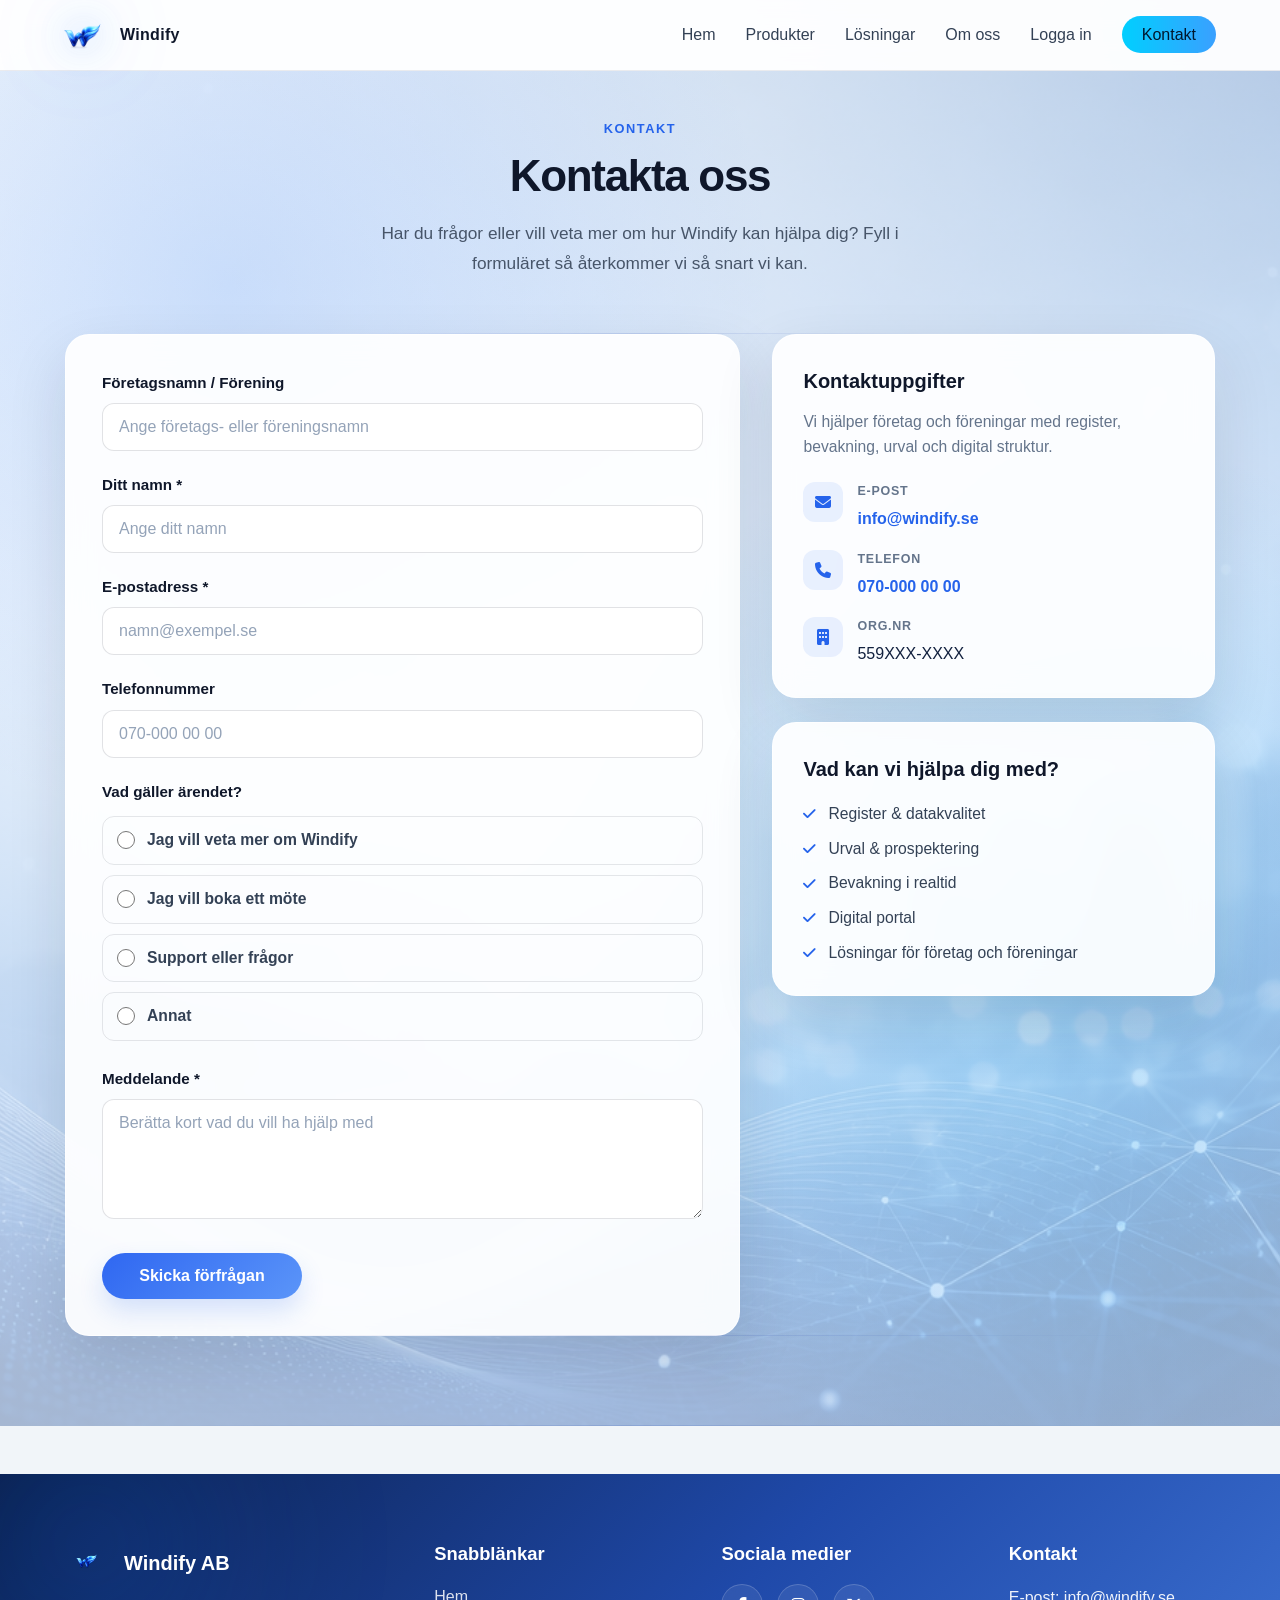
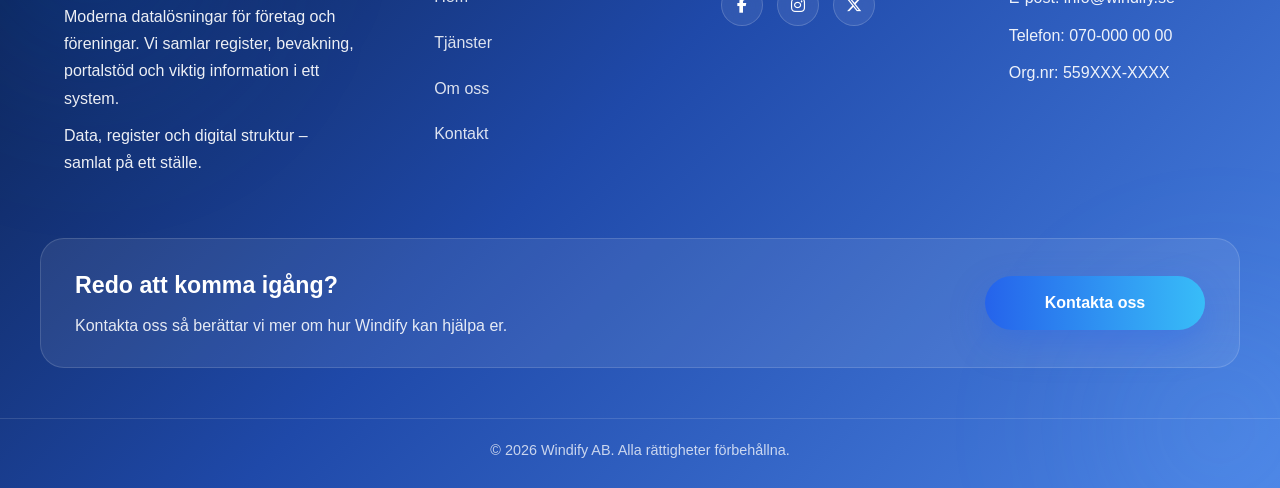
==== kontakt.html @ 5432bbfa "Fix navigation links and improve solution cards UX - Linked 'Läs mer' buttons to correct pages (fore" ====
<!doctype html>
<html lang="sv">
  <head>
    <meta charset="UTF-8" />
    <meta name="viewport" content="width=device-width, initial-scale=1.0" />
    <title>Kontakta oss | Windify AB</title>
    <link
      rel="stylesheet"
      href="https://cdnjs.cloudflare.com/ajax/libs/font-awesome/6.5.0/css/all.min.css"
    />
    <link rel="stylesheet" href="main.css" />
  </head>
  <body>
    <nav class="navbar">
      <div class="nav-container">
        <a href="index.html" class="nav-brand">
          <img
            src="./static/images/windify-navbar-logo.png"
            alt="Windify logga"
            class="nav-logo"
          />
          <span class="nav-brand-name">Windify</span>
        </a>

        <button
          type="button"
          class="nav-toggle"
          aria-label="Öppna meny"
          aria-expanded="false"
          aria-controls="nav-menu"
        >
          <span></span>
          <span></span>
          <span></span>
        </button>

        <ul class="nav-menu" id="nav-menu">
          <li><a href="index.html">Hem</a></li>

          <li class="nav-item has-dropdown mobile-nav-item has-mobile-submenu">
            <a href="index.html#solutions" class="nav-desktop-link">
              <span class="nav-dropdown-label">Produkter</span>
              <i
                class="nav-dropdown-chevron fas fa-chevron-down"
                aria-hidden="true"
              ></i>
            </a>
            <div class="dropdown-menu desktop-mega-menu">
              <a href="register.html" class="mega-item">
                <span class="mega-icon"><i class="fa-solid fa-database"></i></span>
                <span class="mega-text">
                  <strong>Register & datakvalitet</strong>
                  <span
                    >Håll kund- och medlemsdata uppdaterad, korrekt och redo att
                    användas.</span
                  >
                </span>
              </a>
              <a href="urval.html" class="mega-item">
                <span class="mega-icon"><i class="fa-solid fa-bullseye"></i></span>
                <span class="mega-text">
                  <strong>Urval & prospektering</strong>
                  <span
                    >Hitta rätt företag, målgrupper och beslutsfattare med
                    träffsäkra urval.</span
                  >
                </span>
              </a>
              <a href="bevakning.html" class="mega-item">
                <span class="mega-icon"><i class="fa-solid fa-bell"></i></span>
                <span class="mega-text">
                  <strong>Bevakning i realtid</strong>
                  <span
                    >Följ viktiga förändringar och agera när informationen
                    uppdateras.</span
                  >
                </span>
              </a>
              <a href="portal.html" class="mega-item">
                <span class="mega-icon"
                  ><i class="fa-solid fa-layer-group"></i
                ></span>
                <span class="mega-text">
                  <strong>Digital portal</strong>
                  <span
                    >Samla register, dokument, möten och arbetsflöden i ett
                    modernt system.</span
                  >
                </span>
              </a>
            </div>
            <button
              type="button"
              class="mobile-submenu-toggle"
              aria-expanded="false"
              aria-controls="nav-mobile-produkter"
            >
              Produkter
              <i class="fa-solid fa-chevron-down" aria-hidden="true"></i>
            </button>
            <div
              class="mobile-submenu"
              id="nav-mobile-produkter"
              role="region"
              aria-label="Produkter"
            >
              <a href="register.html">Register &amp; datakvalitet</a>
              <a href="urval.html">Urval &amp; prospektering</a>
              <a href="bevakning.html">Bevakning i realtid</a>
              <a href="portal.html">Digital portal</a>
            </div>
          </li>

          <li class="nav-item has-dropdown mobile-nav-item has-mobile-submenu">
            <a href="index.html#solutions" class="nav-desktop-link">
              <span class="nav-dropdown-label">Lösningar</span>
              <i
                class="nav-dropdown-chevron fas fa-chevron-down"
                aria-hidden="true"
              ></i>
            </a>
            <div class="dropdown-menu large desktop-mega-menu">
              <a href="foretag.html" class="mega-item">
                <span class="mega-icon"><i class="fa-solid fa-building"></i></span>
                <span class="mega-text">
                  <strong>För företag</strong>
                  <span
                    >Datadrivna verktyg för försäljning, marknad, analys och
                    beslut.</span
                  >
                </span>
              </a>
              <a href="foreningar.html" class="mega-item">
                <span class="mega-icon"><i class="fa-solid fa-users"></i></span>
                <span class="mega-text">
                  <strong>För föreningar</strong>
                  <span
                    >Digital struktur för register, fiskrätt, markägare och
                    dokument.</span
                  >
                </span>
              </a>
              <a href="hitta-nya-kunder.html" class="mega-item">
                <span class="mega-icon"
                  ><i class="fa-solid fa-magnifying-glass-chart"></i
                ></span>
                <span class="mega-text">
                  <strong>Hitta nya kunder</strong>
                  <span
                    >Nå rätt målgrupp snabbare med uppdaterad och relevant
                    data.</span
                  >
                </span>
              </a>
              <a href="effektivisera.html" class="mega-item">
                <span class="mega-icon"><i class="fa-solid fa-gears"></i></span>
                <span class="mega-text">
                  <strong>Effektivisera administration</strong>
                  <span
                    >Minska manuellt arbete och samla viktig information på ett
                    ställe.</span
                  >
                </span>
              </a>
            </div>
            <button
              type="button"
              class="mobile-submenu-toggle"
              aria-expanded="false"
              aria-controls="nav-mobile-losningar"
            >
              Lösningar
              <i class="fa-solid fa-chevron-down" aria-hidden="true"></i>
            </button>
            <div
              class="mobile-submenu"
              id="nav-mobile-losningar"
              role="region"
              aria-label="Lösningar"
            >
              <a href="foretag.html">För företag</a>
              <a href="foreningar.html">För föreningar</a>
              <a href="hitta-nya-kunder.html">Hitta nya kunder</a>
              <a href="effektivisera.html">Effektivisera administration</a>
            </div>
          </li>

          <li><a href="index.html#about">Om oss</a></li>
          <li><a href="#">Logga in</a></li>
          <li>
            <a href="kontakt.html" class="nav-cta" aria-current="page">Kontakt</a>
          </li>
        </ul>
      </div>
    </nav>

    <main class="contact-page">
      <section class="contact-hero-wrapper">
        <section class="contact-hero">
          <p class="section-kicker">KONTAKT</p>
          <h1>Kontakta oss</h1>
          <p>
            Har du frågor eller vill veta mer om hur Windify kan hjälpa dig? Fyll i
            formuläret så återkommer vi så snart vi kan.
          </p>
        </section>

        <section class="contact-background">
        <div class="contact-content">
          <div class="contact-container">
            <form class="contact-form-card" action="#" method="post">
            <div class="form-group">
              <label for="company">Företagsnamn / Förening</label>
              <input
                type="text"
                id="company"
                name="company"
                placeholder="Ange företags- eller föreningsnamn"
                autocomplete="organization"
              />
            </div>

            <div class="form-group">
              <label for="fullname">Ditt namn <span aria-hidden="true">*</span></label>
              <input
                type="text"
                id="fullname"
                name="name"
                placeholder="Ange ditt namn"
                autocomplete="name"
                required
              />
            </div>

            <div class="form-group">
              <label for="email"
                >E-postadress <span aria-hidden="true">*</span></label
              >
              <input
                type="email"
                id="email"
                name="email"
                placeholder="namn@exempel.se"
                autocomplete="email"
                required
              />
            </div>

            <div class="form-group">
              <label for="phone">Telefonnummer</label>
              <input
                type="tel"
                id="phone"
                name="phone"
                placeholder="070-000 00 00"
                autocomplete="tel"
              />
            </div>

            <fieldset class="form-group radio-group">
              <legend>Vad gäller ärendet?</legend>
              <label class="radio-option">
                <input type="radio" name="reason" value="mer" />
                <span>Jag vill veta mer om Windify</span>
              </label>
              <label class="radio-option">
                <input type="radio" name="reason" value="mote" />
                <span>Jag vill boka ett möte</span>
              </label>
              <label class="radio-option">
                <input type="radio" name="reason" value="support" />
                <span>Support eller frågor</span>
              </label>
              <label class="radio-option">
                <input type="radio" name="reason" value="annat" />
                <span>Annat</span>
              </label>
            </fieldset>

            <div class="form-group">
              <label for="message"
                >Meddelande <span aria-hidden="true">*</span></label
              >
              <textarea
                id="message"
                name="message"
                rows="5"
                placeholder="Berätta kort vad du vill ha hjälp med"
                required
              ></textarea>
            </div>

            <button type="submit" class="btn contact-submit">Skicka förfrågan</button>
            </form>

            <aside class="contact-sidebar">
            <div class="contact-info-card">
              <h2>Kontaktuppgifter</h2>
              <p class="contact-sidebar-lead">
                Vi hjälper företag och föreningar med register, bevakning, urval
                och digital struktur.
              </p>
              <div class="contact-info-row">
                <span class="contact-info-icon" aria-hidden="true"
                  ><i class="fa-solid fa-envelope"></i
                ></span>
                <div>
                  <span class="contact-info-label">E-post</span>
                  <a href="mailto:info@windify.se">info@windify.se</a>
                </div>
              </div>
              <div class="contact-info-row">
                <span class="contact-info-icon" aria-hidden="true"
                  ><i class="fa-solid fa-phone"></i
                ></span>
                <div>
                  <span class="contact-info-label">Telefon</span>
                  <a href="tel:+46700000000">070-000 00 00</a>
                </div>
              </div>
              <div class="contact-info-row">
                <span class="contact-info-icon" aria-hidden="true"
                  ><i class="fa-solid fa-building"></i
                ></span>
                <div>
                  <span class="contact-info-label">Org.nr</span>
                  <span>559XXX-XXXX</span>
                </div>
              </div>
            </div>

            <div class="contact-info-card contact-info-card--help">
              <h2>Vad kan vi hjälpa dig med?</h2>
              <ul class="contact-help-list">
                <li>
                  <i class="fa-solid fa-check" aria-hidden="true"></i>
                  <span>Register & datakvalitet</span>
                </li>
                <li>
                  <i class="fa-solid fa-check" aria-hidden="true"></i>
                  <span>Urval & prospektering</span>
                </li>
                <li>
                  <i class="fa-solid fa-check" aria-hidden="true"></i>
                  <span>Bevakning i realtid</span>
                </li>
                <li>
                  <i class="fa-solid fa-check" aria-hidden="true"></i>
                  <span>Digital portal</span>
                </li>
                <li>
                  <i class="fa-solid fa-check" aria-hidden="true"></i>
                  <span>Lösningar för företag och föreningar</span>
                </li>
              </ul>
            </div>
            </aside>
          </div>
        </div>
        </section>
      </section>
    </main>

    <footer id="contact" class="footer">
      <div class="footer-container">
        <div class="footer-column">
          <div class="footer-brand">
            <img
              src="./static/images/windify-navbar-logo.png"
              alt="Windify logo"
            />
            <span>Windify AB</span>
          </div>
          <p>
            Moderna datalösningar för företag och föreningar. Vi samlar
            register, bevakning, portalstöd och viktig information i ett system.
          </p>
          <p class="footer-tagline">
            Data, register och digital struktur – samlat på ett ställe.
          </p>
        </div>

        <div class="footer-column">
          <h4>Snabblänkar</h4>
          <ul class="footer-links">
            <li><a href="index.html">Hem</a></li>
            <li><a href="index.html#solutions">Tjänster</a></li>
            <li><a href="index.html#about">Om oss</a></li>
            <li><a href="kontakt.html">Kontakt</a></li>
          </ul>
        </div>

        <div class="footer-column">
          <h4>Sociala medier</h4>
          <div class="social-icons">
            <a href="#" target="_blank" aria-label="Facebook"
              ><i class="fab fa-facebook-f"></i
            ></a>
            <a href="#" target="_blank" aria-label="Instagram"
              ><i class="fab fa-instagram"></i
            ></a>
            <a href="#" target="_blank" aria-label="X"
              ><i class="fab fa-x-twitter"></i
            ></a>
          </div>
        </div>

        <div class="footer-column">
          <h4>Kontakt</h4>
          <p>E-post: info@windify.se</p>
          <p>Telefon: 070-000 00 00</p>
          <p>Org.nr: 559XXX-XXXX</p>
        </div>
      </div>

      <div class="footer-cta">
        <div class="footer-cta-content">
          <h4>Redo att komma igång?</h4>
          <p>Kontakta oss så berättar vi mer om hur Windify kan hjälpa er.</p>
        </div>
        <a href="kontakt.html" class="footer-cta-btn">Kontakta oss</a>
      </div>

      <div class="footer-bottom">
        <p>&copy; 2026 Windify AB. Alla rättigheter förbehållna.</p>
      </div>
    </footer>
    <script>
      const navbar = document.querySelector(".navbar");
      const navToggle = document.querySelector(".nav-toggle");
      const navMenu = document.querySelector(".nav-menu");

      window.addEventListener("scroll", () => {
        if (window.scrollY > 20) {
          navbar.classList.add("scrolled");
        } else {
          navbar.classList.remove("scrolled");
        }
      });

      function closeMobileAccordions() {
        document.querySelectorAll(".mobile-nav-item.open").forEach((item) => {
          item.classList.remove("open");
          const btn = item.querySelector(".mobile-submenu-toggle");
          if (btn) btn.setAttribute("aria-expanded", "false");
        });
      }

      if (navToggle && navMenu) {
        navToggle.addEventListener("click", () => {
          const isOpen = navMenu.classList.toggle("is-open");
          navToggle.setAttribute("aria-expanded", String(isOpen));
          if (!isOpen) {
            closeMobileAccordions();
          }
        });

        navMenu.querySelectorAll(".mobile-submenu-toggle").forEach((toggle) => {
          toggle.addEventListener("click", (e) => {
            if (window.innerWidth > 768) return;
            e.preventDefault();
            e.stopPropagation();
            const item = toggle.closest(".mobile-nav-item");
            if (!item) return;
            document.querySelectorAll(".mobile-nav-item.open").forEach((openItem) => {
              if (openItem !== item) {
                openItem.classList.remove("open");
                const b = openItem.querySelector(".mobile-submenu-toggle");
                if (b) b.setAttribute("aria-expanded", "false");
              }
            });
            item.classList.toggle("open");
            toggle.setAttribute(
              "aria-expanded",
              String(item.classList.contains("open"))
            );
          });
        });

        navMenu.querySelectorAll("a").forEach((link) => {
          link.addEventListener("click", () => {
            navMenu.classList.remove("is-open");
            navToggle.setAttribute("aria-expanded", "false");
            closeMobileAccordions();
          });
        });

        window.addEventListener("resize", () => {
          if (window.innerWidth > 768) {
            navMenu.classList.remove("is-open");
            navToggle.setAttribute("aria-expanded", "false");
            closeMobileAccordions();
          }
        });

        window
          .matchMedia("(max-width: 768px)")
          .addEventListener("change", (e) => {
            if (!e.matches) {
              closeMobileAccordions();
            }
          });
      }
    </script>
  </body>
</html>
---- main.css ----
* {
    margin: 0;
    padding: 0;
    box-sizing: border-box;
}

html {
    scroll-behavior: smooth;
}

body {
    font-family: Arial, sans-serif;
    background: #f6f9ff;
    color: #12213f;
    line-height: 1.6;
}

/* NAVBAR */
.navbar {
    position: fixed;
    top: 0;
    left: 0;
    width: 100%;
    background: transparent;
    backdrop-filter: none;
    -webkit-backdrop-filter: none;
    z-index: 1000;
    border-bottom: 1px solid transparent;
    transition: background 0.3s ease, backdrop-filter 0.3s ease, border-color 0.3s ease;
}

.navbar.scrolled {
    background: rgba(8, 24, 63, 0.34);
    backdrop-filter: blur(2px);
    -webkit-backdrop-filter: blur(2px);
    border-bottom: 1px solid rgba(255, 255, 255, 0.08);
}

.nav-container {
    max-width: 1200px;
    margin: 0 auto;
    padding: 10px 24px;
    display: flex;
    align-items: center;
    justify-content: space-between;
}

.nav-logo {
    width: 42px;
    height: 42px;
    object-fit: contain;
    filter:
        drop-shadow(0 0 10px rgba(96, 165, 250, 0.55))
        drop-shadow(0 0 20px rgba(59, 130, 246, 0.35));

    transition: transform 0.2s ease;
    transform: scale(2.0);
    margin-top: 8px;
    
}

.nav-brand {
    display: flex;
    align-items: center;
    gap: 14px;
    color: #ffffff;
    text-decoration: none;
}



.nav-brand-name {
    font-size: 1rem;
    font-weight: 800;
    letter-spacing: 0.3px;
    line-height: 1;
}

.nav-brand:hover .nav-logo {
    transform: scale(2.4);
}


.nav-menu {
    list-style: none;
    display: flex;
    align-items: center;
    gap: 30px;
}

.nav-toggle {
    display: none;
}

.nav-menu a {
    position: relative;
    text-decoration: none;
    color: rgba(255, 255, 255, 0.92);
    font-size: 1rem;
    font-weight: 500;
    transition: color 0.25s ease;
}

.nav-menu a:hover {
    color: #ffffff;
}

.nav-menu a::after {
    content: "";
    position: absolute;
    left: 0;
    bottom: -7px;
    width: 0;
    height: 2px;
    border-radius: 10px;
    background: #ffffff;
    transition: width 0.25s ease;
}

.nav-menu a:hover::after {
    width: 100%;
}

.nav-item {
    position: relative;
}

.has-dropdown > a {
    display: flex;
    align-items: center;
    gap: 6px;
}

.has-dropdown {
    position: relative;
}

.has-dropdown::after {
    content: "";
    position: absolute;
    left: -24px;
    right: -24px;
    top: 100%;
    height: 22px;
    background: transparent;
}

.dropdown-menu {
    position: absolute;
    top: calc(100% + 12px);
    left: 50%;
    transform: translateX(-50%) translateY(8px);
    width: 680px;
    display: grid;
    grid-template-columns: repeat(2, minmax(0, 1fr));
    gap: 22px 28px;
    padding: 28px;
    border-radius: 26px;
    background: rgba(255, 255, 255, 0.96);
    backdrop-filter: blur(14px);
    -webkit-backdrop-filter: blur(14px);
    border: 1px solid rgba(30, 64, 175, 0.10);
    box-shadow: 0 24px 70px rgba(15, 23, 42, 0.18);
    opacity: 0;
    visibility: hidden;
    pointer-events: none;
    transition: opacity 0.24s ease, transform 0.24s ease, visibility 0.24s ease;
}

.dropdown-menu::before {
    content: "";
    position: absolute;
    top: -6px;
    left: 50%;
    width: 12px;
    height: 12px;
    transform: translateX(-50%) rotate(45deg);
    background: rgba(255, 255, 255, 0.96);
    border-left: 1px solid rgba(30, 64, 175, 0.12);
    border-top: 1px solid rgba(30, 64, 175, 0.12);
}

.dropdown-menu.large {
    width: 680px;
    display: grid;
    grid-template-columns: repeat(2, minmax(0, 1fr));
    gap: 22px 28px;
    padding: 28px;
}

.has-dropdown:hover .desktop-mega-menu {
    opacity: 1;
    visibility: visible;
    pointer-events: auto;
    transform: translateX(-50%) translateY(-1px);
}

.mega-item {
    display: grid;
    grid-template-columns: 46px 1fr;
    gap: 14px;
    align-items: flex-start;
    padding: 12px;
    border-radius: 18px;
    text-decoration: none;
    transition: all 0.22s ease;
}

.mega-item:hover {
    background: rgba(37, 99, 235, 0.055);
    transform: translateY(-2px);
}

.mega-icon {
    width: 46px;
    height: 46px;
    border-radius: 50%;
    display: flex;
    align-items: center;
    justify-content: center;
    background: rgba(37, 99, 235, 0.09);
    color: #2563eb;
    font-size: 18px;
}

.mega-item:nth-child(2) .mega-icon {
    background: rgba(56, 189, 248, 0.12);
}

.mega-item:nth-child(3) .mega-icon {
    background: rgba(245, 158, 11, 0.12);
}

.mega-item:nth-child(4) .mega-icon {
    background: rgba(20, 184, 166, 0.12);
}

.mega-text strong {
    display: block;
    color: #0f172a;
    font-size: 1rem;
    margin-bottom: 6px;
}

.mega-text span {
    display: block;
    color: #52637a;
    font-size: 0.88rem;
    line-height: 1.5;
}

@media (max-width: 1100px) {
    .dropdown-menu,
    .dropdown-menu.large {
        width: min(92vw, 680px);
    }
}

@media (min-width: 769px) {
    .nav-desktop-link .nav-dropdown-chevron {
        display: none;
    }

    .mobile-submenu-toggle,
    .mobile-nav-item > .mobile-submenu {
        display: none !important;
    }
}

.nav-cta {
    padding: 10px 20px;
    border-radius: 999px;
    background: linear-gradient(90deg, #00cfff, #3aa0ff);
    color: #00182e !important;
    font-weight: 800;
}

/* HERO */
.header {
    position: relative;
    min-height: 100vh;
    padding: 60px 20px 0px;
    display: flex;
    align-items: center;
    justify-content: center;
    text-align: center;
    overflow: hidden;
    background: url('./static/images/ChatGPT\ Image\ 2\ maj\ 2026\ 22_14_27.png') no-repeat center center ;
    background-size: cover;
    filter: brightness(1.05) contrast(1.1);
    
    /*background:
        radial-gradient(circle at 50% 22%, rgba(96, 165, 250, 0.26), transparent 32%),
        radial-gradient(circle at 76% 78%, rgba(120, 190, 255, 0.24), transparent 34%),
        linear-gradient(135deg, #0b1f4b 0%, #1f49a9 48%, #4b84e6 100%);*/
}

.header::before {
    content: "";
    position: absolute;
    width: 620px;
    height: 620px;
    top: -180px;
    left: -180px;
    background: radial-gradient(circle, rgba(13, 110, 253, 0.28), transparent 70%);
    filter: blur(90px);
    z-index: 0;
    inset: 0;
}


.header::after {
    content: "";
    position: absolute;
    width: 520px;
    height: 520px;
    bottom: -140px;
    right: -120px;
    background: radial-gradient(circle, rgba(120, 190, 255, 0.24), transparent 70%);
    filter: blur(90px);
    z-index: 0;
}


.hero-overlay {
    position: absolute;
    inset: 0;
    background: linear-gradient(
        180deg,
        rgba(4, 15, 40, 0.24),
        rgba(4, 15, 40, 0.04)
    );
    z-index: 1;
}

.hero-content {
    position: relative;
    z-index: 2;
    width: 100%;
    max-width: 1100px;
    color: #ffffff;
    margin-top: -40px;
    
}

.hero-content::before {
    content: "";
    position: absolute;
    top: 95px;
    left: 50%;
    transform: translateX(-50%);
    width: 460px;
    height: 460px;
    background: radial-gradient(circle, rgba(59, 130, 246, 0.25), transparent 70%);
    filter: blur(65px);
    z-index: -1;
}



.hero-logo {
    width: 500px;
    max-width: 90vw;
    height: auto;
    display: block;
    margin: -30px auto 0px;
    object-fit: contain;
    animation: logoFadeIn 0.9s ease forwards;
    filter:
        drop-shadow(0 22px 45px rgba(0, 0, 0, 0.32))
        drop-shadow(0 0 42px rgba(96, 165, 250, 0.48));
}



.subtitle {
    max-width: 700px;
    margin: 0px auto 30px;
    font-size: 1.25rem;
    line-height: 1.7;
    font-weight: 500;
    color: #ffffff;
    transform: translateY(-30px);
}

.subtitle.secondary {
    max-width: 900px;
    margin-bottom: 34px;
    font-size: 1rem;
    font-weight: 400;
    line-height: 1.8;
    color: #ffffff;
}

/* HERO BUTTONS */
.hero-actions {
    display: flex;
    justify-content: center;
    align-items: center;
    gap: 24px;
    flex-wrap: wrap;
    transform: translateY(-20px);
}

.hero-btn {
    display: inline-block;
    min-width: 150px;
    text-decoration: none;
    padding: 14px 30px;
    border-radius: 999px;
    font-size: 0.8rem;
    font-weight: 700;
    transition: all 0.25s ease;
    margin: 80px 0px 0px;
}

.hero-btn:hover {
    transform: translateY(-3px) scale(1.02);
}

.hero-btn.primary {
    background: linear-gradient(90deg, #00cfff, #3aa0ff);
    color: #060606;

    /*box-shadow:
        0 0 30px rgba(0, 200, 255, 0.7),
        0 15px 35px rgba(0, 0, 0, 0.3);*/

    box-shadow: 0 10px 30px rgba(37, 99, 235, 0.4);

    backdrop-filter: blur(2px);
}

.hero-btn.primary:hover {
    transform: translateY(-3px);
    box-shadow:
        0 0 40px rgba(0, 200, 255, 0.9),
        0 15px 35px rgba(0, 0, 0, 0.35);
}

.hero-btn.secondary {
    background: rgba(255, 255, 255, 0.08);
    border: 1px solid rgba(255, 255, 255, 0.25);
    backdrop-filter: blur(8px);
    color: #fff;
    box-shadow: inset 0 0 12px rgba(255,255,255,0.1);
    text-shadow: 0 0 10px rgba(0,200,255,0.4);
}

.hero-btn.secondary:hover {
    transform: translateY(-3px);
    background: rgba(255, 255, 255, 0.12);
    border-color: rgba(255, 255, 255, 0.58);
}

/* MAIN CONTENT */
.container {
    max-width: 1400px;
    margin: 0 auto;
    padding: 90px 20px 60px;
    display: flex;
    justify-content: center;
    align-items: stretch;
    gap: 42px;
    flex-wrap: wrap;
}

/* SECTIONS */


section {
    scroll-margin-top: 90px;
    padding: 120px 20px;
    position: relative;
}

section::after {
    content: "";
    position: absolute;
    bottom: 0;
    left: 50%;
    transform: translateX(-50%);
    width: 80%;
    height: 1px;
    background: linear-gradient(
        to right,
        transparent,
        rgba(30, 64, 175, 0.15),
        transparent
    );
}

.help-section,
.solutions-section,
.audience-section,
.why-section,
.about-section {
    padding: 110px 20px;
    color: #10213f;
    position: relative;
}

.help-section {
    background: #ffffff;
}

.solutions-section {
    background: #f4f8ff;
}

.audience-section {
    background: #ffffff;
}

.why-section {
    background: #f4f8ff;
}

.about-section {
    background: #ffffff;
}

.section-header {
    max-width: 850px;
    margin: 0 auto 50px;
    text-align: center;
}

.section-kicker {
    display: inline-block;
    margin-bottom: 14px;
    color: #2563eb;
    font-size: 0.8rem;
    font-weight: 800;
    letter-spacing: 0.12em;
    text-transform: uppercase;
}

.section-header h2,
.about-content h2 {
    font-size: 2.6rem;
    font-weight: 700;
    line-height: 1.2;
    letter-spacing: -0.5px;
    margin-bottom: 18px;
    color: #0f172a;
}

.section-header p,
.about-content p {
    color: #4a5a75;
    font-size: 1.08rem;
    line-height: 1.8;
}

/* GRIDS */
.help-grid,
.why-grid,
.audience-grid,
.solution-grid {
    max-width: 1200px;
    margin: 0 auto;
    display: grid;
    gap: 28px;
}

.help-grid,
.why-grid {
    grid-template-columns: repeat(3, 1fr);
}

.help-cta {
    display: flex;
    justify-content: center;
    margin-top: 50px;
}

.cta-btn {
    display: inline-block;
    padding: 16px 36px;
    border-radius: 999px;
    background: linear-gradient(90deg, #2563eb, #38bdf8);
    color: #ffffff;
    font-weight: 800;
    font-size: 1rem;
    text-decoration: none;
    box-shadow: 0 14px 35px rgba(37, 99, 235, 0.35);
    transition: all 0.25s ease;
}

.cta-btn:hover {
    transform: translateY(-2px);
    box-shadow: 0 18px 40px rgba(37, 99, 235, 0.4);
}

.audience-grid {
    grid-template-columns: repeat(2, 1fr);
}

.solution-grid {
    grid-template-columns: repeat(3, 1fr);
}

/* CARDS */
.help-card,
.why-card,
.audience-card,
.solution-card {
    text-decoration: none;
    padding: 34px;
    border-radius: 26px;
    background: #ffffff;
    border: 1px solid rgba(30, 64, 175, 0.08);
    backdrop-filter: blur(14px);
    box-shadow:
        0 10px 30px rgba(15, 23, 42, 0.06),
        0 2px 10px rgba(15, 23, 42, 0.04);
    transition: 0.25s ease;
}

.help-card:hover,
.why-card:hover,
.audience-card:hover,
.solution-card:hover {
    transform: none;
    background: #ffffff;
    border-color: rgba(37, 99, 235, 0.10);
    box-shadow: 0 18px 45px rgba(15, 23, 42, 0.08);
}

.help-card h3,
.why-card h3,
.audience-card h3,
.solution-card h3 {
    color: #10213f;
    font-size: 1.45rem;
    margin-bottom: 14px;
}

.help-card .card-icon {
    width: 70px;
    height: 70px;
    border-radius: 50%;
    display: flex;
    align-items: center;
    justify-content: center;
    margin-bottom: 20px;
    background: rgba(37, 99, 235, 0.08);
}

.help-card .card-icon i {
    font-size: 26px;
    color: #2563eb;
}

.help-grid .help-card:nth-child(2) .card-icon {
    background: rgba(56, 189, 248, 0.12);
}

.help-grid .help-card:nth-child(3) .card-icon {
    background: rgba(99, 102, 241, 0.12);
}

.help-card p,
.why-card p,
.audience-card p,
.solution-card p {
    color: #52637a;
    line-height: 1.8;
}

.why-card {
    width: 100%;
    min-width: 0;
    display: flex;
    flex-direction: column;
}

.why-trust-note {
    max-width: 960px;
    margin: -10px auto 56px;
    padding: 22px 28px;
    border-left: none;
    border: 1px solid rgba(37, 99, 235, 0.12);
    background: linear-gradient(135deg, rgba(255,255,255,0.86), rgba(239,246,255,0.9));
    border-radius: 20px;
    box-shadow: 0 18px 45px rgba(15, 23, 42, 0.06);
    color: #334155;
    font-size: 1rem;
    line-height: 1.75;
    text-align: center;
}

.why-icon {
    width: 46px;
    height: 46px;
    margin-bottom: 22px;
    border-radius: 14px;
    background: rgba(37, 99, 235, 0.08);
    display: flex;
    align-items: center;
    justify-content: center;
}

.why-icon i {
    font-size: 20px;
    color: #2563eb;
}

.solution-label {
    display: inline-block;
    margin-bottom: 16px;
    color: #2563eb;
    font-size: 0.78rem;
    font-weight: 800;
    letter-spacing: 0.1em;
    text-transform: uppercase;
}

.solution-card ul {
    margin-top: 22px;
    padding-left: 18px;
    color: #52637a;
    line-height: 2;
}

.solution-card .feature-list {
    list-style: none;
    padding: 0;
    margin-top: 14px;
}

.solution-card .feature-list li {
    display: flex;
    align-items: center;
    gap: 10px;
    margin-bottom: 10px;
    color: #52637a;
    font-size: 0.95rem;
}

.solution-card .feature-list li i {
    color: #2563eb;
    font-size: 14px;
    min-width: 18px;
    transition: transform 0.2s ease;
}

.solution-card .feature-list li:hover i {
    transform: scale(1.15);
}

.solution-card {
    display: flex;
    flex-direction: column;
    padding-bottom: 40px;
}

.solution-card .card-btn,
.solution-card .btn {
    margin-top: auto;
    align-self: flex-start;
}

/* Primary CTA alias — matches .btn for product cards and shared patterns */
.btn-primary {
    color: #ffffff;
}

.solution-card .card-icon {
    width: 42px;
    height: 42px;
    margin-bottom: 14px;
    display: flex;
    align-items: center;
    justify-content: center;
    border-radius: 12px;
    background: rgba(37, 99, 235, 0.08);
    transition: all 0.2s ease;
}

.solution-card .card-icon i {
    font-size: 18px;
    color: #2563eb;
}

.solution-card:hover .card-icon {
    background: rgba(37, 99, 235, 0.12);
    transform: translateY(-2px);
}

/* CARDS */
.card {
    position: relative;
    background: #ffffff;
    width: 520px;
    max-width: 100%;
    padding: 40px 38px 34px;
    border-radius: 28px;
    border: 1px solid rgba(13, 110, 253, 0.08);
    box-shadow:
        0 14px 40px rgba(13, 110, 253, 0.14),
        0 6px 18px rgba(13, 110, 253, 0.08);
    transition: transform 0.3s ease, box-shadow 0.3s ease;
    overflow: hidden;
}

.card:hover {
    transform: translateY(-10px);
    box-shadow:
        0 24px 65px rgba(13, 110, 253, 0.24),
        0 12px 30px rgba(13, 110, 253, 0.14),
        0 0 44px rgba(13, 110, 253, 0.12);
}

.card h2 {
    color: #2f67f1;
    font-size: 2.1rem;
    margin-bottom: 18px;
    line-height: 1.2;
}

.card p {
    font-size: 1rem;
    line-height: 1.9;
    color: #31486c;
    margin-bottom: 24px;
}

/* AUDIENCE */

.audience-showcase {
    background: #ffffff;
    padding: clamp(40px, 6vw, 80px) 0;
    display: grid;
    gap: clamp(20px, 3vw, 36px);
}

.audience-showcase > .section-header {
    margin-bottom: 45px;
}

.showcase-row {
    display: grid;
    grid-template-columns: 1fr 1fr;
    align-items: stretch;
    overflow: hidden;
    border-bottom: 1px solid #edf2f7;
}

.showcase-content {
    padding: clamp(40px, 6vw, 80px);
    display: flex;
    flex-direction: column;
    justify-content: center;
}

.content-inner {
    max-width: 500px;
}

.showcase-content h2 {
    max-width: 560px;
    font-size: 1.9rem;
    line-height: 1.15;
    color: #0f172a;
    margin-bottom: 18px;
}

.showcase-content p {
    max-width: 470px;
    font-size: 0.98rem;
    line-height: 1.7;
    color: #52637a;
}

.showcase-content ul {
    margin: 20px 0 0;
}

.showcase-content li {
    margin-bottom: 7px; 
}

.showcase-content .btn {
    margin-top: 28px;
}

.showcase-image {
    display: flex;
    align-items: center;
    justify-content: center;
    width: 100%;
    height: 100%;
    min-height: 100%;
    padding: 0;
    background-size: cover;
    background-position: center;
    position: relative;
    overflow: hidden;
    border-radius: 14px;
}

.showcase-image::after {
    content: "";
    position: absolute;
    inset: 0;
    background: linear-gradient(
        to top,
        rgba(15, 23, 42, 0.26),
        rgba(15, 23, 42, 0.08) 45%,
        rgba(15, 23, 42, 0)
    );
    z-index: 2;
    pointer-events: none;
}

.showcase-image img {
    width: 100%;
    height: 100%;
    object-fit: cover;
    object-position: 60% center;
    display: block;
    position: relative;
    z-index: 0;
}

.company-image {
    background: none;
    display: flex;
    align-items: center;
    justify-content: center;
}

.company-image::before {
    content: "";
    position: absolute;
    inset: 0;

    background: linear-gradient(
        to right,
        rgba(255,255,255,0.95),
        rgba(255,255,255,0.2),
        rgba(255,255,255,0)
    );
    z-index: 1;
}

.company-row .showcase-image img {
    object-fit: cover;
    object-position: 60% center;
}


.association-image {
    background: none;
    display: flex;
    align-items: center;
    justify-content: center;
}

.association-image::before {
    content: "";
    position: absolute;
    inset: 0;

    background: linear-gradient(
        to right,
        rgba(255,255,255,0.95),
        rgba(255,255,255,0.2),
        rgba(255,255,255,0)
    );
    z-index: 1;
}

.association-row .showcase-image img {
    object-position: center;
}

.audience-list {
    list-style: none;
    margin-top: 26px;
    padding: 0;
    display: grid;
    gap: 5px;
}

.audience-list li {
    position: relative;
    padding-left: 28px;
    color: #52637a;
    font-size: 0.95rem;
}

.audience-list li::before {
    content: "";
    position: absolute;
    left: 0;
    top: 0.55em;
    width: 9px;
    height: 9px;
    border-radius: 999px;
    background: linear-gradient(135deg, #2563eb, #38bdf8);
    box-shadow: 0 0 14px rgba(56, 189, 248, 0.45);
}

.feature-list {
    list-style: none;
    padding: 0;
    margin: 20px 0;
}

.feature-list li {
    display: flex;
    align-items: center;
    gap: 12px;
    margin-bottom: 12px;
    color: #475569;
    font-size: 16px;
    padding-left: 0;
    transition: all 0.2s ease;
}

.feature-list li::before {
    content: none;
}

.feature-list li i {
    font-size: 16px;
    color: #2563eb;
    min-width: 20px;
    opacity: 0.9;
}

.feature-list li:hover {
    transform: translateX(4px);
    color: #1e293b;
}



.audience-section {
    background: #ffffff;
    padding: 80px 0;
}

.audience-section .section-header {
    margin-bottom: 45px;
}

.audience-split {
    width: 100%;
}

.audience-row {
    display: grid;
    grid-template-columns: 1fr 1fr;
    min-height: 520px;
    align-items: center;
}

.audience-row.reverse .audience-text {
    order: 2;
}

.audience-row.reverse .audience-visual {
    order: 1;
}

.audience-text {
    padding: 60px max(40px, 8vw);
    display: flex;
    flex-direction: column;
    justify-content: center;
}

.audience-text h3 {
    font-size: clamp(2rem, 3vw, 3.2rem);
    line-height: 1.12;
    max-width: 620px;
    color: #0f172a;
    margin-bottom: 22px;
    letter-spacing: -0.04em;
}

.audience-text p {
    font-size: 1.05rem;
    line-height: 1.75;
    color: #52637a;
    max-width: 560px;
}

.audience-visual {
    height: 520px;
    min-height: 0;
    border-radius: 0;
    overflow: hidden;
    background: linear-gradient(135deg, #eaf4ff, #ffffff);
    position: relative;
    overflow: hidden;
}

.audience-visual::before {
    content: "";
    position: absolute;
    inset: 0;
    background: radial-gradient(
        circle at 70% 30%,
        rgba(96,165,250,0.25),
        transparent 60%
    );
}

.audience-visual::after {
    content: "";
    position: absolute;
    inset: 0;
    background: linear-gradient(
        to left,
        rgba(255,255,255,0) 40%,
        rgba(255,255,255,0.85) 100%
    );
}

.audience-row.reverse .audience-visual::after {
    background: linear-gradient(
        to right,
        rgba(255,255,255,0) 40%,
        rgba(255,255,255,0.85) 100%
    );
}

.audience-row:hover .audience-visual img {
    transform: scale(1.05);
}

.audience-visual img {
    width: 100%;
    height: 100%;
    object-fit: contain;
    display: block;
    transition: transform 0.8s ease;
    transform: scale(1.05);
    object-position: center;
}

.audience-row:first-of-type .audience-visual img {
    object-position: center left;
}

.audience-row.reverse .audience-visual img {
    object-position: center center;
}

.audience-list {
    list-style: none;
    margin-top: 24px;
    padding: 0;
    display: grid;
    gap: 10px;
}

.audience-list li {
    position: relative;
    padding-left: 26px;
    color: #52637a;
    font-size: 1rem;
    line-height: 1.6;
}

.audience-list li::before {
    content: "";
    position: absolute;
    left: 0;
    top: 0.65em;
    width: 8px;
    height: 8px;
    border-radius: 50%;
    background: linear-gradient(135deg, #2563eb, #38bdf8);
    box-shadow: 0 0 14px rgba(56, 189, 248, 0.45);
}

/* BUTTON */
.btn {
    display: inline-block;
    text-decoration: none;
    padding: 14px 32px;
    border-radius: 999px;
    background: linear-gradient(135deg, #2f67f1, #5b95f9);
    color: #ffffff;
    font-size: 1rem;
    font-weight: 700;
    transition: all 0.25s ease;
    box-shadow: 0 12px 24px rgba(47, 103, 241, 0.18);
}

.btn:hover {
    transform: translateY(-3px);
    box-shadow: 0 18px 32px rgba(47, 103, 241, 0.28);
}

.card-btn {
    display: inline-flex;
    width: fit-content;
    margin-top: 30px;
    padding: 13px 26px;
    border-radius: 999px;
    text-decoration: none;
    background: linear-gradient(90deg, #2563eb, #38bdf8);
    color: #ffffff;
    font-weight: 800;
    box-shadow: 0 14px 34px rgba(37, 99, 235, 0.28);
}


.card-btn:hover {
    transform: translateY(-2px);
    box-shadow: 0 18px 38px rgba(37, 99, 235, 0.3);
}


.why-button {
  grid-column: 1 / -1;
  justify-self: center;
  display: flex;
  justify-content: center;
  margin-top: 20px;
}

.why-section .card-btn {
    width: auto;
    max-width: 100%;
}



/* ABOUT */
.about-section {
    background: #ffffff;
    padding: 110px 20px;
    overflow-x: clip;
}

.about-shell {
    width: 100%;
    max-width: 1100px;
    margin: 0 auto;
}

.about-heading {
    text-align: center;
}

.about-heading h2 {
    font-size: clamp(2rem, 4.4vw, 3.05rem);
    font-weight: 700;
    line-height: 1.15;
    letter-spacing: -0.5px;
    color: #0f172a;
}

.about-tagline {
    font-size: 1.1rem;
    color: #52637a;
    max-width: 800px;
    margin: 20px auto 40px;
    text-align: center;
    line-height: 1.8;
}

.team-grid {
    display: grid;
    grid-template-columns: repeat(2, 1fr);
    gap: 50px;
    max-width: 900px;
    margin: 70px auto;
}

.team-card {
    background: #ffffff;
    border-radius: 24px;
    padding: 36px;
    text-align: center;
    box-shadow: 0 22px 60px rgba(15, 23, 42, 0.08);
    border: 1px solid rgba(30, 64, 175, 0.08);
}

.team-image {
    width: 170px;
    height: 170px;
    border-radius: 50%;
    object-fit: cover;
    margin-bottom: 20px;
    border: 3px solid rgba(37, 99, 235, 0.09);
    transition: transform 0.3s ease;
}

.team-card:hover .team-image {
    transform: scale(1.05);
}

.team-card h3 {
    font-size: 1.4rem;
    color: #0f172a;
    margin-top: 10px;
    margin-bottom: 8px;
}

.team-role {
    color: #2563eb;
    font-size: 0.95rem;
    font-weight: 600;
    margin-bottom: 14px;
}

.team-text {
    color: #52637a;
    line-height: 1.75;
    font-size: 0.98rem;
    text-align: left;
}

.about-message {
    background: linear-gradient(135deg, #ffffff 0%, #f4f8ff 100%);
    border: 1px solid rgba(30, 64, 175, 0.10);
    border-radius: 28px;
    box-shadow: 0 22px 60px rgba(15, 23, 42, 0.07);
    padding: clamp(30px, 4vw, 48px);
    max-width: 980px;
    margin: 90px auto 0;
}

.message-content {
    max-width: 760px;
    margin: 0 auto;
}

.about-message > h3,
.about-message > .about-message-intro,
.about-message > p {
    max-width: 760px;
    margin-left: auto;
    margin-right: auto;
}

.about-message::before {
    content: "";
    display: block;
    width: 72px;
    height: 4px;
    border-radius: 999px;
    background: linear-gradient(90deg, #2563eb, #38bdf8);
    margin-bottom: 24px;
}

.about-message h3 {
    color: #0f172a;
    font-size: clamp(2rem, 3vw, 2.7rem);
    line-height: 1.2;
    margin-bottom: 18px;
    text-align: left;
}

.about-message-intro {
    color: #2563eb;
    font-size: 1.1rem;
    font-weight: 600;
    line-height: 1.6;
    margin-bottom: 22px;
    text-align: left;
}

.about-message p {
    color: #52637a;
    font-size: 1rem;
    line-height: 1.9;
    margin-bottom: 18px;
    text-align: left;
}

.message-content h2,
.message-content p {
    text-align: left;
}

/* PRODUCT PAGE */
.product-page section {
    padding: 90px 20px;
}

.product-hero {
    position: relative;
    min-height: 76vh;
    padding-top: 176px !important;
    padding-bottom: 96px !important;
    background-repeat: no-repeat;
    background-position: center;
    background-size: cover;
}

.product-page-register .product-hero {
    background-image: url("./static/images/register-hero.png");
}

.product-page-urval .product-hero {
    background-image: url("./static/images/urval-hero.png");
}

.product-page-bevakning .product-hero {
    background-image: url("./static/images/bevakning-hero.png");
}

.product-page-portal .product-hero {
    background-image: url("./static/images/portal-hero.png");
}

.product-page-foretag .product-hero {
    background-image: url("./static/images/foretag-hero.png");
}

.product-page-foreningar .product-hero {
    background-image: url("./static/images/foreningar-hero.png");
}

.product-page-hitta-nya-kunder .product-hero {
    background-image: url("./static/images/hitta-nya-kunder-hero.png");
}

.product-page-effektivisera .product-hero {
    background-image: url("./static/images/effektivisera-hero.png");
    min-height: 90vh;
    background-size: cover;
    background-position: center;
}

.product-page-effektivisera .product-hero::before {
    z-index: 1;
    background: linear-gradient(
        90deg,
        rgba(10, 25, 60, 0.85) 0%,
        rgba(10, 25, 60, 0.5) 40%,
        rgba(10, 25, 60, 0.2) 100%
    );
}

.product-page-effektivisera .product-hero .section-header {
    position: relative;
    z-index: 2;
}

.product-page-urval .product-hero::before,
.product-page-bevakning .product-hero::before,
.product-page-foretag .product-hero::before,
.product-page-foreningar .product-hero::before,
.product-page-hitta-nya-kunder .product-hero::before {
    background: linear-gradient(
        90deg,
        rgba(5, 15, 40, 0.95) 0%,
        rgba(5, 15, 40, 0.85) 30%,
        rgba(5, 15, 40, 0.6) 55%,
        rgba(5, 15, 40, 0.2) 75%,
        rgba(5, 15, 40, 0.0) 100%
    );
}

.product-page-portal .product-hero::before {
    z-index: 1;
    background: linear-gradient(
        90deg,
        rgba(5, 15, 40, 0.85) 0%,
        rgba(5, 15, 40, 0.65) 40%,
        rgba(5, 15, 40, 0.25) 70%,
        rgba(5, 15, 40, 0) 100%
    );
}

.product-page-portal .product-hero .section-header {
    z-index: 2;
}

.product-page-urval .product-hero .section-header h1,
.product-page-bevakning .product-hero .section-header h1,
.product-page-foretag .product-hero .section-header h1,
.product-page-foreningar .product-hero .section-header h1,
.product-page-hitta-nya-kunder .product-hero .section-header h1,
.product-page-effektivisera .product-hero .section-header h1 {
    text-shadow: 0 4px 20px rgba(0, 0, 0, 0.4);
}

.product-page-portal .product-hero .section-header h1 {
    text-shadow: 0 4px 20px rgba(0, 0, 0, 0.7);
}

.product-page-urval .product-hero .section-header p,
.product-page-bevakning .product-hero .section-header p,
.product-page-foretag .product-hero .section-header p,
.product-page-foreningar .product-hero .section-header p,
.product-page-hitta-nya-kunder .product-hero .section-header p,
.product-page-effektivisera .product-hero .section-header p {
    opacity: 0.9;
}

.product-page-portal .product-hero .section-header p {
    text-shadow: 0 2px 10px rgba(0, 0, 0, 0.6);
}

.product-hero::before {
    content: "";
    position: absolute;
    inset: 0;
    background: linear-gradient(
        100deg,
        rgba(10, 20, 50, 0.85) 0%,
        rgba(10, 20, 50, 0.6) 40%,
        rgba(10, 20, 50, 0.2) 100%
    );
}

.product-hero .section-header {
    position: relative;
    z-index: 1;
    text-align: left;
    margin-left: 0;
    max-width: 720px;
}

.product-hero .section-header,
.product-overview .section-header,
.product-features .section-header,
.product-benefits .section-header,
.product-use-cases .section-header,
.product-process .section-header {
    max-width: 900px;
    margin: 0 auto 34px;
}

.product-hero .section-header h1 {
    font-size: clamp(2.1rem, 5vw, 3.4rem);
    line-height: 1.15;
    color: #ffffff;
    margin-bottom: 18px;
}

.product-hero .section-header p {
    max-width: 860px;
    margin-bottom: 26px;
    color: rgba(255, 255, 255, 0.92);
}

.product-hero .section-kicker {
    color: #bfdbfe;
}

.product-visual-showcase {
    background: #ffffff;
    padding-top: 26px !important;
}

.product-visual-wrap {
    position: relative;
    max-width: 1100px;
    margin: 0 auto;
    border-radius: 30px;
    overflow: hidden;
    box-shadow: 0 30px 70px rgba(15, 23, 42, 0.16);
}

.product-visual-wrap img {
    width: 100%;
    display: block;
    min-height: 420px;
    object-fit: cover;
}

.product-visual-wrap::after {
    content: "";
    position: absolute;
    inset: 0;
    background: linear-gradient(
        to right,
        rgba(255, 255, 255, 0.82) 0%,
        rgba(255, 255, 255, 0.7) 42%,
        rgba(255, 255, 255, 0.08) 100%
    );
}

.product-visual-copy {
    position: absolute;
    z-index: 1;
    left: clamp(24px, 4vw, 46px);
    top: 50%;
    transform: translateY(-50%);
    max-width: 500px;
    padding: 22px 24px;
    border-radius: 18px;
    background: linear-gradient(135deg, rgba(255,255,255,0.92), rgba(239,246,255,0.88));
    border: 1px solid rgba(30, 64, 175, 0.1);
    box-shadow: 0 14px 32px rgba(15, 23, 42, 0.1);
}

.product-visual-copy h2 {
    color: #0f172a;
    font-size: clamp(1.5rem, 2.6vw, 2.15rem);
    margin-bottom: 12px;
    line-height: 1.2;
}

.product-visual-copy p {
    color: #475569;
    line-height: 1.75;
}

.product-visual-copy p + p {
    margin-top: 10px;
}

/* Portal: clearer image + lighter left gradient; compact glass card (visual break only) */
.product-page-portal .product-visual-wrap {
    transition: transform 0.3s ease, box-shadow 0.3s ease;
}

.product-page-portal .product-visual-wrap:hover {
    transform: translateY(-3px);
    box-shadow: 0 30px 70px rgba(15, 23, 42, 0.14);
}

.product-page-portal .product-visual-wrap::after {
    display: none;
}

.product-page-portal .product-visual-wrap::before {
    content: "";
    position: absolute;
    inset: 0;
    background: linear-gradient(
        90deg,
        rgba(255, 255, 255, 0.65) 0%,
        rgba(255, 255, 255, 0.35) 38%,
        rgba(255, 255, 255, 0.05) 70%,
        rgba(255, 255, 255, 0) 100%
    );
    z-index: 1;
    pointer-events: none;
}

.product-page-portal .product-visual-wrap img {
    position: relative;
    z-index: 0;
    filter: none;
    opacity: 1;
}

.product-page-portal .product-visual-copy {
    z-index: 2;
    max-width: 500px;
    padding: 30px 34px;
    background: rgba(255, 255, 255, 0.78);
    -webkit-backdrop-filter: blur(14px);
    backdrop-filter: blur(14px);
    border: 1px solid rgba(37, 99, 235, 0.12);
    box-shadow: 0 20px 50px rgba(15, 23, 42, 0.1);
}

.product-page-portal .product-visual-copy h2 {
    font-size: clamp(2rem, 3vw, 3rem);
    line-height: 1.12;
    margin-bottom: 20px;
}

.product-page-portal .product-visual-copy p {
    font-size: 1.02rem;
    line-height: 1.75;
}

/* Effektivisera: ljus visual overlay + glas-kort (vänster) */
.product-page-effektivisera .product-visual-wrap {
    transition: transform 0.3s ease, box-shadow 0.3s ease;
}

.product-page-effektivisera .product-visual-wrap:hover {
    transform: translateY(-3px);
    box-shadow: 0 30px 70px rgba(15, 23, 42, 0.14);
}

.product-page-effektivisera .product-visual-wrap::after {
    display: none;
}

.product-page-effektivisera .product-visual-wrap::before {
    content: "";
    position: absolute;
    inset: 0;
    background: linear-gradient(
        90deg,
        rgba(255, 255, 255, 0.72) 0%,
        rgba(255, 255, 255, 0.4) 42%,
        rgba(255, 255, 255, 0.08) 72%,
        rgba(255, 255, 255, 0) 100%
    );
    z-index: 1;
    pointer-events: none;
}

.product-page-effektivisera .product-visual-wrap img {
    position: relative;
    z-index: 0;
    filter: none;
    opacity: 1;
}

.product-page-effektivisera .product-visual-copy {
    z-index: 2;
    max-width: 500px;
    padding: 28px 32px;
    background: rgba(255, 255, 255, 0.7);
    -webkit-backdrop-filter: blur(10px);
    backdrop-filter: blur(10px);
    border-radius: 20px;
    border: 1px solid rgba(37, 99, 235, 0.12);
    box-shadow: 0 20px 50px rgba(15, 23, 42, 0.1);
}

.product-page-effektivisera .feature-card,
.product-page-effektivisera .benefit-card {
    border-radius: 16px;
    box-shadow: 0 14px 40px rgba(15, 23, 42, 0.08);
}

.product-page-effektivisera .feature-card:hover,
.product-page-effektivisera .benefit-card:hover {
    box-shadow: 0 22px 55px rgba(15, 23, 42, 0.12);
}

.product-overview {
    background: #ffffff;
}

.product-page-urval .product-overview,
.product-page-bevakning .product-overview,
.product-page-portal .product-overview,
.product-page-foretag .product-overview,
.product-page-foreningar .product-overview,
.product-page-hitta-nya-kunder .product-overview,
.product-page-effektivisera .product-overview {
    padding-top: 80px !important;
    padding-bottom: 80px !important;
    animation: urvalOverviewFadeUp 0.8s ease both;
}

.product-page-urval .product-overview .section-header,
.product-page-bevakning .product-overview .section-header,
.product-page-portal .product-overview .section-header,
.product-page-foretag .product-overview .section-header,
.product-page-foreningar .product-overview .section-header,
.product-page-hitta-nya-kunder .product-overview .section-header,
.product-page-effektivisera .product-overview .section-header {
    max-width: 700px;
    margin: 0 auto 40px;
    text-align: center;
}

.product-page-urval .product-overview .section-header p,
.product-page-bevakning .product-overview .section-header p,
.product-page-portal .product-overview .section-header p,
.product-page-foretag .product-overview .section-header p,
.product-page-foreningar .product-overview .section-header p,
.product-page-hitta-nya-kunder .product-overview .section-header p,
.product-page-effektivisera .product-overview .section-header p {
    max-width: 700px;
    margin: 0 auto;
}

.product-page-urval .overview-icon,
.product-page-bevakning .overview-icon,
.product-page-portal .overview-icon,
.product-page-foretag .overview-icon,
.product-page-foreningar .overview-icon,
.product-page-hitta-nya-kunder .overview-icon,
.product-page-effektivisera .overview-icon {
    width: 60px;
    height: 60px;
    border-radius: 50%;
    display: inline-flex;
    align-items: center;
    justify-content: center;
    margin: 0 auto 16px;
    background: rgba(79, 124, 255, 0.1);
}

.product-page-urval .overview-icon i,
.product-page-bevakning .overview-icon i,
.product-page-portal .overview-icon i,
.product-page-foretag .overview-icon i,
.product-page-foreningar .overview-icon i,
.product-page-hitta-nya-kunder .overview-icon i,
.product-page-effektivisera .overview-icon i {
    font-size: 24px;
    color: #4f7cff;
}

.product-page-urval .overview-badges,
.product-page-bevakning .overview-badges,
.product-page-portal .overview-badges,
.product-page-foretag .overview-badges,
.product-page-foreningar .overview-badges,
.product-page-hitta-nya-kunder .overview-badges,
.product-page-effektivisera .overview-badges {
    display: flex;
    justify-content: center;
    gap: 12px;
    margin-top: 26px;
    flex-wrap: wrap;
}

.product-page-urval .overview-badges span,
.product-page-bevakning .overview-badges span,
.product-page-portal .overview-badges span,
.product-page-foretag .overview-badges span,
.product-page-foreningar .overview-badges span,
.product-page-hitta-nya-kunder .overview-badges span,
.product-page-effektivisera .overview-badges span {
    background: #f3f6fb;
    border-radius: 20px;
    padding: 11px 18px;
    font-weight: 500;
    color: #475569;
    font-size: 0.92rem;
    transition: all 0.25s ease;
}

.product-page-urval .overview-badges span:hover,
.product-page-bevakning .overview-badges span:hover,
.product-page-portal .overview-badges span:hover,
.product-page-foretag .overview-badges span:hover,
.product-page-foreningar .overview-badges span:hover,
.product-page-hitta-nya-kunder .overview-badges span:hover,
.product-page-effektivisera .overview-badges span:hover {
    background: #4f7cff;
    color: #ffffff;
    transform: translateY(-2px);
}

.product-page-urval .product-trust-note,
.product-page-bevakning .product-trust-note,
.product-page-portal .product-trust-note,
.product-page-foretag .product-trust-note,
.product-page-foreningar .product-trust-note,
.product-page-hitta-nya-kunder .product-trust-note,
.product-page-effektivisera .product-trust-note {
    margin-top: 4px;
    padding: 22px 24px;
    border-radius: 16px;
    border: 1px solid rgba(79, 124, 255, 0.15);
    background: linear-gradient(135deg, #f3f6fb, #e9eef7);
    font-weight: 500;
    line-height: 1.72;
}

@keyframes urvalOverviewFadeUp {
    from {
        opacity: 0;
        transform: translateY(10px);
    }
    to {
        opacity: 1;
        transform: translateY(0);
    }
}

.urval-highlight {
    margin: 0;
    display: flex;
    justify-content: center;
    padding-left: 0;
    padding-right: 0;
    background: #ffffff;
}

.urval-highlight__image {
    position: relative;
    max-width: 1100px;
    width: 100%;
    border-radius: 24px;
    overflow: hidden;
    box-shadow: 0 24px 60px rgba(15, 23, 42, 0.12);
}

.urval-highlight__image img {
    width: 100%;
    display: block;
    min-height: 280px;
    object-fit: cover;
}

.urval-highlight__overlay {
    position: absolute;
    z-index: 1;
    left: clamp(20px, 4vw, 40px);
    top: 50%;
    transform: translateY(-50%);
    max-width: 430px;
    padding: 32px;
    background: rgba(255, 255, 255, 0.86);
    backdrop-filter: blur(12px);
    -webkit-backdrop-filter: blur(12px);
    border-radius: 18px;
    border: 1px solid rgba(30, 64, 175, 0.08);
    box-shadow: 0 18px 40px rgba(15, 23, 42, 0.12);
}

.urval-highlight__overlay h2 {
    font-size: clamp(1.35rem, 2.5vw, 28px);
    line-height: 1.15;
    margin-bottom: 16px;
    color: #0f172a;
}

.urval-highlight__overlay p {
    font-size: 15px;
    line-height: 1.6;
    color: #475569;
    margin-bottom: 12px;
}

.urval-highlight__overlay p:last-child {
    margin-bottom: 0;
}

.product-trust-note {
    max-width: 900px;
    margin: 0 auto;
    padding: 18px 22px;
    border: 1px solid rgba(37, 99, 235, 0.12);
    border-radius: 18px;
    background: linear-gradient(135deg, rgba(255,255,255,0.92), rgba(239,246,255,0.95));
    color: #334155;
    font-size: 0.95rem;
    line-height: 1.7;
}

.product-features,
.product-use-cases {
    background: #f4f8ff;
}

.product-benefits,
.product-process,
.product-final-cta {
    background: #ffffff;
}

.product-grid {
    max-width: 1100px;
    margin: 0 auto;
    display: grid;
    gap: 24px;
}

.product-grid-4 {
    grid-template-columns: repeat(2, minmax(0, 1fr));
}

.product-grid-3 {
    grid-template-columns: repeat(3, minmax(0, 1fr));
}

.product-grid-2 {
    grid-template-columns: repeat(2, minmax(0, 1fr));
}

.product-card {
    background: #ffffff;
    border: 1px solid rgba(30, 64, 175, 0.08);
    border-radius: 24px;
    padding: 30px;
    box-shadow:
        0 10px 30px rgba(15, 23, 42, 0.06),
        0 2px 10px rgba(15, 23, 42, 0.04);
}

.product-card h3 {
    color: #10213f;
    font-size: 1.3rem;
    margin-bottom: 12px;
}

.product-card p {
    color: #52637a;
    line-height: 1.75;
    font-size: 1.02rem;
}

.product-features .product-card,
.product-benefits .product-card,
.product-use-cases .product-card {
    transition: transform 0.22s ease, box-shadow 0.22s ease;
}

.product-features .product-card:hover,
.product-benefits .product-card:hover,
.product-use-cases .product-card:hover {
    transform: translateY(-4px);
    box-shadow:
        0 16px 38px rgba(15, 23, 42, 0.09),
        0 4px 14px rgba(15, 23, 42, 0.05);
}

.product-card-icon {
    width: 46px;
    height: 46px;
    margin-bottom: 18px;
    border-radius: 14px;
    background: rgba(37, 99, 235, 0.08);
    display: flex;
    align-items: center;
    justify-content: center;
}

.product-card-icon i {
    font-size: 20px;
    color: #2563eb;
}

.product-page .card-icon {
    width: 46px;
    height: 46px;
    border-radius: 14px;
    background: rgba(37, 99, 235, 0.08);
    display: flex;
    align-items: center;
    justify-content: center;
    margin-bottom: 18px;
    transition: transform 0.22s ease;
}

.product-page .card-icon i {
    font-size: 18px;
    color: #2563eb;
}

.product-page-urval .benefit-card .card-icon,
.product-page-urval .use-card .card-icon,
.product-page-bevakning .benefit-card .card-icon,
.product-page-bevakning .use-card .card-icon,
.product-page-portal .benefit-card .card-icon,
.product-page-portal .use-card .card-icon,
.product-page-foretag .benefit-card .card-icon,
.product-page-foretag .use-card .card-icon,
.product-page-foreningar .benefit-card .card-icon,
.product-page-foreningar .use-card .card-icon,
.product-page-hitta-nya-kunder .benefit-card .card-icon,
.product-page-hitta-nya-kunder .use-card .card-icon,
.product-page-effektivisera .benefit-card .card-icon,
.product-page-effektivisera .use-card .card-icon {
    width: 52px;
    height: 52px;
    border-radius: 16px;
    background: rgba(37, 99, 235, 0.08);
    color: #2563eb;
    display: flex;
    align-items: center;
    justify-content: center;
    margin-bottom: 22px;
    transition: transform 0.22s ease;
}

.product-page-urval .benefit-card .card-icon i,
.product-page-urval .use-card .card-icon i,
.product-page-bevakning .benefit-card .card-icon i,
.product-page-bevakning .use-card .card-icon i,
.product-page-portal .benefit-card .card-icon i,
.product-page-portal .use-card .card-icon i,
.product-page-foretag .benefit-card .card-icon i,
.product-page-foretag .use-card .card-icon i,
.product-page-foreningar .benefit-card .card-icon i,
.product-page-foreningar .use-card .card-icon i,
.product-page-hitta-nya-kunder .benefit-card .card-icon i,
.product-page-hitta-nya-kunder .use-card .card-icon i,
.product-page-effektivisera .benefit-card .card-icon i,
.product-page-effektivisera .use-card .card-icon i {
    font-size: 20px;
}

.product-page-urval .benefit-card,
.product-page-urval .use-card,
.product-page-bevakning .benefit-card,
.product-page-bevakning .use-card,
.product-page-portal .benefit-card,
.product-page-portal .use-card,
.product-page-foretag .benefit-card,
.product-page-foretag .use-card,
.product-page-foreningar .benefit-card,
.product-page-foreningar .use-card,
.product-page-hitta-nya-kunder .benefit-card,
.product-page-hitta-nya-kunder .use-card,
.product-page-effektivisera .benefit-card,
.product-page-effektivisera .use-card {
    padding: 34px;
    min-height: 210px;
    transition: transform 0.22s ease, box-shadow 0.22s ease;
}

.product-page-urval .benefit-card h3,
.product-page-urval .use-card h3,
.product-page-bevakning .benefit-card h3,
.product-page-bevakning .use-card h3,
.product-page-portal .benefit-card h3,
.product-page-portal .use-card h3,
.product-page-foretag .benefit-card h3,
.product-page-foretag .use-card h3,
.product-page-foreningar .benefit-card h3,
.product-page-foreningar .use-card h3,
.product-page-hitta-nya-kunder .benefit-card h3,
.product-page-hitta-nya-kunder .use-card h3,
.product-page-effektivisera .benefit-card h3,
.product-page-effektivisera .use-card h3 {
    margin-bottom: 14px;
}

.product-page-urval .benefit-card p,
.product-page-urval .use-card p,
.product-page-bevakning .benefit-card p,
.product-page-bevakning .use-card p,
.product-page-portal .benefit-card p,
.product-page-portal .use-card p,
.product-page-foretag .benefit-card p,
.product-page-foretag .use-card p,
.product-page-foreningar .benefit-card p,
.product-page-foreningar .use-card p,
.product-page-hitta-nya-kunder .benefit-card p,
.product-page-hitta-nya-kunder .use-card p,
.product-page-effektivisera .benefit-card p,
.product-page-effektivisera .use-card p {
    line-height: 1.65;
}

.product-page-urval .benefit-card:hover,
.product-page-urval .use-card:hover,
.product-page-bevakning .benefit-card:hover,
.product-page-bevakning .use-card:hover,
.product-page-portal .benefit-card:hover,
.product-page-portal .use-card:hover,
.product-page-foretag .benefit-card:hover,
.product-page-foretag .use-card:hover,
.product-page-foreningar .benefit-card:hover,
.product-page-foreningar .use-card:hover,
.product-page-hitta-nya-kunder .benefit-card:hover,
.product-page-hitta-nya-kunder .use-card:hover,
.product-page-effektivisera .benefit-card:hover,
.product-page-effektivisera .use-card:hover {
    transform: translateY(-4px);
    box-shadow: 0 22px 55px rgba(15, 23, 42, 0.09);
}

.product-page-urval .benefit-card:hover .card-icon,
.product-page-urval .use-card:hover .card-icon,
.product-page-bevakning .benefit-card:hover .card-icon,
.product-page-bevakning .use-card:hover .card-icon,
.product-page-portal .benefit-card:hover .card-icon,
.product-page-portal .use-card:hover .card-icon,
.product-page-foretag .benefit-card:hover .card-icon,
.product-page-foretag .use-card:hover .card-icon,
.product-page-foreningar .benefit-card:hover .card-icon,
.product-page-foreningar .use-card:hover .card-icon,
.product-page-hitta-nya-kunder .benefit-card:hover .card-icon,
.product-page-hitta-nya-kunder .use-card:hover .card-icon,
.product-page-effektivisera .benefit-card:hover .card-icon,
.product-page-effektivisera .use-card:hover .card-icon {
    transform: translateY(-2px) scale(1.05);
}

.feature-card,
.benefit-card,
.use-card {
    transition: transform 0.22s ease, box-shadow 0.22s ease;
}

.feature-card:hover,
.benefit-card:hover,
.use-card:hover {
    transform: translateY(-4px);
    box-shadow: 0 18px 45px rgba(15, 23, 42, 0.08);
}

.feature-card:hover .card-icon,
.benefit-card:hover .card-icon,
.use-card:hover .card-icon {
    transform: translateY(-2px) scale(1.04);
}

.process-grid {
    display: grid;
    grid-template-columns: repeat(4, 1fr);
    gap: 22px;
    position: relative;
    max-width: 1160px;
    margin: 0 auto;
}

.process-grid::before {
    content: "";
    position: absolute;
    top: 74px;
    left: 10%;
    right: 10%;
    height: 2px;
    background: linear-gradient(
        90deg,
        rgba(37, 99, 235, 0.08),
        rgba(56, 189, 248, 0.45),
        rgba(37, 99, 235, 0.08)
    );
    background-size: 200% 100%;
    animation: flowLine 3.5s linear infinite;
    z-index: 0;
}

.process-card {
    background: #ffffff;
    border: 1px solid rgba(30, 64, 175, 0.08);
    border-radius: 22px;
    padding: 28px;
    box-shadow: 0 18px 45px rgba(15, 23, 42, 0.06);
    position: relative;
    z-index: 1;
    transition: transform 0.22s ease, box-shadow 0.22s ease;
}

.process-card:not(:last-child)::after {
    content: "→";
    position: absolute;
    top: 60px;
    right: -34px;
    color: #2563eb;
    font-size: 24px;
    font-weight: 700;
    opacity: 0.45;
    z-index: 2;
}

.process-number {
    width: 42px;
    height: 42px;
    border-radius: 50%;
    background: rgba(37, 99, 235, 0.10);
    color: #2563eb;
    font-weight: 800;
    display: flex;
    align-items: center;
    justify-content: center;
    margin-bottom: 18px;
}

.process-card h3 {
    font-size: 1.1rem;
    margin-bottom: 10px;
    color: #0f172a;
}

.process-card p {
    color: #52637a;
    line-height: 1.65;
    font-size: 0.95rem;
}

.process-card:hover {
    transform: translateY(-4px);
    box-shadow: 0 22px 55px rgba(15, 23, 42, 0.09);
}

@keyframes flowLine {
    from {
        background-position: 200% 0;
    }
    to {
        background-position: -200% 0;
    }
}

.product-final-cta {
    padding-top: 70px !important;
    padding-bottom: 100px !important;
}

.cta-section {
    position: relative;
    overflow: hidden;
}

.cta-section::before {
    content: "";
    position: absolute;
    width: 600px;
    height: 600px;
    background: radial-gradient(
        circle,
        rgba(37, 99, 235, 0.12),
        transparent 70%
    );
    top: -200px;
    right: -150px;
    z-index: 0;
}

.cta-section * {
    position: relative;
    z-index: 1;
}

.product-cta-card {
    max-width: 980px;
    margin: 0 auto;
    text-align: center;
    background: linear-gradient(135deg, #ffffff 0%, #eef5ff 100%);
    border: 1px solid rgba(30, 64, 175, 0.1);
    border-radius: 28px;
    box-shadow: 0 18px 45px rgba(15, 23, 42, 0.08);
    padding: clamp(36px, 5vw, 62px);
}

.product-cta-card h2 {
    color: #0f172a;
    font-size: clamp(1.8rem, 3.5vw, 2.8rem);
    margin-bottom: 14px;
}

.product-cta-card p {
    color: #52637a;
    max-width: 760px;
    margin: 0 auto 24px;
    line-height: 1.8;
}

.cta-points {
    display: flex;
    justify-content: center;
    gap: 24px;
    margin-top: 20px;
    margin-bottom: 30px;
    flex-wrap: wrap;
    font-size: 0.9rem;
    color: #52637a;
}

.cta-points i {
    color: #2563eb;
    margin-right: 6px;
}

.cta-button {
    background: linear-gradient(135deg, #2563eb, #3b82f6);
    box-shadow: 0 10px 30px rgba(37, 99, 235, 0.25);
    transition: all 0.25s ease;
    animation: pulseGlow 3s infinite;
}

.cta-button:hover {
    transform: translateY(-3px);
    box-shadow: 0 18px 40px rgba(37, 99, 235, 0.35);
}

@keyframes pulseGlow {
    0% { box-shadow: 0 0 0 0 rgba(37, 99, 235, 0.3); }
    70% { box-shadow: 0 0 0 12px rgba(37, 99, 235, 0); }
    100% { box-shadow: 0 0 0 0 rgba(37, 99, 235, 0); }
}

@media (max-width: 1000px) {
    .product-grid-3 {
        grid-template-columns: repeat(2, minmax(0, 1fr));
    }

    .process-grid {
        grid-template-columns: repeat(2, 1fr);
    }

    .process-grid::before {
        display: none;
    }

    .process-card::after {
        display: none;
    }
}

@media (max-width: 768px) {
    .product-page section {
        padding: 70px 16px;
    }

    .product-hero {
        padding-top: 124px !important;
        padding-bottom: 68px !important;
        min-height: 72vh;
    }

    .product-page-urval .product-hero,
    .product-page-bevakning .product-hero,
    .product-page-portal .product-hero,
    .product-page-foretag .product-hero,
    .product-page-foreningar .product-hero,
    .product-page-hitta-nya-kunder .product-hero,
    .product-page-effektivisera .product-hero {
        padding-top: 140px !important;
    }

    .product-page-urval .product-overview,
    .product-page-bevakning .product-overview,
    .product-page-portal .product-overview,
    .product-page-foretag .product-overview,
    .product-page-foreningar .product-overview,
    .product-page-hitta-nya-kunder .product-overview,
    .product-page-effektivisera .product-overview {
        padding-top: 70px !important;
        padding-bottom: 70px !important;
    }

    .product-page-urval .overview-badges,
    .product-page-bevakning .overview-badges,
    .product-page-portal .overview-badges,
    .product-page-foretag .overview-badges,
    .product-page-foreningar .overview-badges,
    .product-page-hitta-nya-kunder .overview-badges,
    .product-page-effektivisera .overview-badges {
        gap: 10px;
        margin-top: 20px;
    }

    .product-hero .section-header {
        text-align: center;
        margin: 0 auto 34px;
    }

    .product-hero::before {
        background: linear-gradient(
            180deg,
            rgba(7, 20, 49, 0.68) 0%,
            rgba(7, 20, 49, 0.48) 100%
        );
    }

    .product-page-portal .product-hero::before {
        background: linear-gradient(
            180deg,
            rgba(5, 15, 40, 0.9) 0%,
            rgba(5, 15, 40, 0.7) 50%,
            rgba(5, 15, 40, 0.4) 100%
        );
    }

    .product-page-effektivisera .product-hero::before {
        background: linear-gradient(
            180deg,
            rgba(10, 25, 60, 0.88) 0%,
            rgba(10, 25, 60, 0.65) 50%,
            rgba(10, 25, 60, 0.42) 100%
        );
    }

    .product-grid-4,
    .product-grid-3,
    .product-grid-2 {
        grid-template-columns: minmax(0, 1fr);
    }

    .product-visual-showcase {
        padding-top: 8px !important;
    }

    .product-visual-wrap {
        overflow: visible;
        box-shadow: none;
    }

    .product-visual-wrap img {
        border-radius: 20px;
        min-height: 260px;
    }

    .product-visual-wrap::after {
        display: none;
    }

    .product-visual-copy {
        position: static;
        transform: none;
        max-width: 100%;
        margin-bottom: 14px;
        padding: 18px 18px;
    }

    .product-page-portal .product-visual-wrap::before {
        display: none;
    }

    .product-page-portal .product-visual-wrap:hover {
        transform: none;
    }

    .product-page-portal .product-visual-copy {
        margin-top: 16px;
        margin-bottom: 0;
        padding: 22px 20px;
        border-radius: 18px;
        box-shadow: 0 12px 36px rgba(15, 23, 42, 0.08);
    }

    .product-page-effektivisera .product-visual-wrap::before {
        display: none;
    }

    .product-page-effektivisera .product-visual-wrap:hover {
        transform: none;
    }

    .product-page-effektivisera .product-visual-copy {
        margin-top: 16px;
        margin-bottom: 0;
        padding: 22px 20px;
        border-radius: 18px;
        box-shadow: 0 12px 36px rgba(15, 23, 42, 0.08);
    }

    .urval-highlight {
        padding: 0 18px !important;
        margin: 50px 0;
        width: 100%;
        max-width: 100%;
        min-width: 0;
        overflow: hidden;
        box-sizing: border-box;
    }

    .urval-highlight__image {
        width: 100%;
        max-width: 100%;
        min-width: 0;
        border-radius: 20px;
        overflow: hidden;
        background: #ffffff;
        box-shadow: 0 18px 40px rgba(15, 23, 42, 0.1);
    }

    .urval-highlight__image img {
        width: 100%;
        max-width: 100%;
        height: auto;
        display: block;
        min-height: 0;
        border-radius: 0;
        object-fit: cover;
    }

    .urval-highlight__overlay {
        position: static;
        transform: none;
        margin: 0;
        width: 100%;
        max-width: none;
        padding: 24px 22px;
        border-radius: 0;
        box-shadow: none;
        background: #ffffff;
        backdrop-filter: none;
        -webkit-backdrop-filter: none;
        border: none;
    }

    .urval-highlight__overlay h2 {
        font-size: 1.35rem;
        line-height: 1.2;
    }

    .urval-highlight__overlay p {
        font-size: 0.95rem;
        line-height: 1.6;
    }

    .product-card {
        padding: 24px;
    }

    .product-page-urval .feature-card,
    .product-page-urval .benefit-card,
    .product-page-urval .use-card,
    .product-page-urval .process-card,
    .product-page-bevakning .feature-card,
    .product-page-bevakning .benefit-card,
    .product-page-bevakning .use-card,
    .product-page-bevakning .process-card,
    .product-page-portal .feature-card,
    .product-page-portal .benefit-card,
    .product-page-portal .use-card,
    .product-page-portal .process-card,
    .product-page-foretag .feature-card,
    .product-page-foretag .benefit-card,
    .product-page-foretag .use-card,
    .product-page-foretag .process-card,
    .product-page-foreningar .feature-card,
    .product-page-foreningar .benefit-card,
    .product-page-foreningar .use-card,
    .product-page-foreningar .process-card,
    .product-page-hitta-nya-kunder .feature-card,
    .product-page-hitta-nya-kunder .benefit-card,
    .product-page-hitta-nya-kunder .use-card,
    .product-page-hitta-nya-kunder .process-card,
    .product-page-effektivisera .feature-card,
    .product-page-effektivisera .benefit-card,
    .product-page-effektivisera .use-card,
    .product-page-effektivisera .process-card {
        padding: 24px;
    }

    .product-page-urval .benefit-card,
    .product-page-urval .use-card,
    .product-page-bevakning .benefit-card,
    .product-page-bevakning .use-card,
    .product-page-portal .benefit-card,
    .product-page-portal .use-card,
    .product-page-foretag .benefit-card,
    .product-page-foretag .use-card,
    .product-page-foreningar .benefit-card,
    .product-page-foreningar .use-card,
    .product-page-hitta-nya-kunder .benefit-card,
    .product-page-hitta-nya-kunder .use-card,
    .product-page-effektivisera .benefit-card,
    .product-page-effektivisera .use-card {
        min-height: 0;
    }

    .process-grid {
        grid-template-columns: 1fr;
    }

    .cta-points {
        gap: 14px;
        font-size: 0.88rem;
        margin-bottom: 24px;
    }

    .cta-button {
        width: 100%;
        max-width: 280px;
    }
}

/* FOOTER */
.footer {
    margin-top: 0;
    background: linear-gradient(135deg, #0b1f4b 0%, #1f49a9 45%, #4b84e6 100%);
    color: #ffffff;
    position: relative;
    overflow: hidden;
}

.footer::before {
    content: "";
    position: absolute;
    width: 420px;
    height: 420px;
    top: -140px;
    left: -120px;
    background: radial-gradient(circle, rgba(13, 110, 253, 0.2), transparent 70%);
    filter: blur(70px);
}

.footer::after {
    content: "";
    position: absolute;
    width: 360px;
    height: 360px;
    right: -120px;
    bottom: -120px;
    background: radial-gradient(circle, rgba(120, 190, 255, 0.16), transparent 70%);
    filter: blur(70px);
}

.footer-content,
.footer-container {
    position: relative;
    z-index: 1;
    max-width: 1200px;
    margin: 0 auto;
    padding: 65px 24px 40px;
    display: grid;
    grid-template-columns: 1.4fr 1fr 1fr 1fr;
    gap: 80px;
}

.footer-column h3,
.footer-column h4 {
    margin-bottom: 16px;
    font-size: 1.15rem;
    font-weight: 700;
}

.footer-brand {
    display: flex;
    align-items: center;
    gap: 12px;
    margin-bottom: 16px;
}

.footer-brand img {
    width: 48px !important;
    height: 48px !important;
    max-width: none !important;
    object-fit: contain;
    flex-shrink: 0;
}

.footer-brand span {
    font-size: 1.25rem;
    font-weight: 700;
}

.footer-column p {
    color: rgba(255, 255, 255, 0.92);
    line-height: 1.7;
    max-width: 300px;
    margin-bottom: 10px;
}

.footer-tagline {
    color: rgba(255, 255, 255, 0.84);
}

.footer-links {
    list-style: none;
}

.footer-links li {
    margin-bottom: 10px;
}

.footer-column a,
.footer-links a {
    display: inline-block;
    text-decoration: none;
    color: rgba(255,255,255,0.85);
    margin-bottom: 10px;
    transition: all 0.2s ease;
}

.footer-column a:hover,
.footer-links a:hover {
    color: #ffffff;
    transform: translateX(4px);
}

.social-icons {
    display: flex;
    gap: 14px;
    margin-top: 10px;
}

.social-icons a {
    width: 42px;
    height: 42px;
    border-radius: 50%;
    display: flex;
    align-items: center;
    justify-content: center;
    background: rgba(255,255,255,0.08);
    border: 1px solid rgba(255,255,255,0.18);
    backdrop-filter: blur(8px);
    -webkit-backdrop-filter: blur(8px);
    margin-bottom: 0;
    color: #ffffff;
    font-size: 16px;
    transition: all 0.25s ease;
}

.social-icons a:hover {
    transform: translateY(-3px);
    background: rgba(255,255,255,0.16);
    box-shadow: 0 10px 25px rgba(0,0,0,0.25);
}

.footer-cta {
    position: relative;
    z-index: 1;
    max-width: 1200px;
    margin: 12px auto 0;
    padding: 0 24px;
}

.footer-cta {
    background: rgba(255,255,255,0.08);
    border: 1px solid rgba(255,255,255,0.14);
    border-radius: 24px;
    padding: 28px 34px;
    display: flex;
    justify-content: space-between;
    align-items: center;
    gap: 24px;
}

.footer-cta-content h4 {
    font-size: 1.45rem;
    margin-bottom: 8px;
}

.footer-cta-content p {
    color: rgba(255, 255, 255, 0.88);
    line-height: 1.7;
    margin: 0;
}

.footer-cta-btn {
    display: inline-flex;
    align-items: center;
    justify-content: center;
    padding: 14px 30px;
    border-radius: 999px;
    background: linear-gradient(90deg, #2563eb, #38bdf8);
    color: #ffffff;
    font-weight: 800;
    text-decoration: none;
    box-shadow: 0 14px 35px rgba(37, 99, 235, 0.35);
    transition: all 0.25s ease;
    white-space: nowrap;
    min-width: 220px;
}

.footer-cta-btn:hover {
    transform: translateY(-2px);
    box-shadow: 0 18px 40px rgba(37, 99, 235, 0.4);
}

.footer-bottom {
    position: relative;
    z-index: 1;
    border-top: 1px solid rgba(255,255,255,0.15);
    margin-top: 50px;
    padding-top: 20px;
    font-size: 0.9rem;
    opacity: 0.85;
    text-align: center;
    padding: 20px 24px 26px;
}

.footer-bottom p {
    color: rgba(255, 255, 255, 0.88);
    font-size: inherit;
}

/* ANIMATION */
@keyframes logoFadeIn {
    from {
        opacity: 0;
        transform: translateY(14px) scale(0.96);
    }

    to {
        opacity: 1;
        transform: translateY(0) scale(1);
    }
}

/* RESPONSIVE */
@media (max-width: 1100px) {
    .footer-container {
        grid-template-columns: 1fr 1fr;
    }
}

@media (max-width: 1000px) {
    .help-grid,
    .why-grid,
    .audience-grid,
    .solution-grid {
        grid-template-columns: 1fr;
    }

    .section-header h2,
    .about-content h2 {
        font-size: 2rem;
    }

    .why-grid {
        grid-template-columns: repeat(2, minmax(0, 1fr));
    }

    .why-button {
        grid-column: 1 / -1;
        justify-self: center;
    }
}

@media (max-width: 900px) {
    .nav-container {
        flex-direction: column;
        gap: 14px;
    }

    .nav-menu {
        flex-wrap: wrap;
        justify-content: center;
        gap: 18px;
    }

    .header {
        min-height: auto;
        padding: 135px 20px 80px;
        align-items: center;
    }

    .hero-content {
        transform: none;
    }

    .hero-logo {
        width: 340px;
        margin-bottom: 24px;
    }

    .subtitle {
        font-size: 1.08rem;
        line-height: 1.75;
    }

    .subtitle.secondary {
        font-size: 1rem;
        line-height: 1.75;
    }

    .container {
        gap: 28px;
        padding-top: 70px;
    }

    .card {
        padding: 32px 26px;
    }

     .audience-row {
        grid-template-columns: 1fr;
    }

    .audience-row.reverse .audience-text,
    .audience-row.reverse .audience-visual {
        order: initial;
    }

    .audience-text {
        padding: 70px 24px;
    }

    .audience-text h3 {
        font-size: 2rem;
    }

    .audience-visual {
        min-height: 320px;
    }

     .showcase-row {
        grid-template-columns: 1fr;
    }

    .showcase-image {
        order: 1;
        aspect-ratio: 16 / 9;
        height: auto;
        min-height: 0;
    }

    .showcase-content {
        order: 2;
        padding: clamp(32px, 5vw, 48px) 24px;
    }

    .association-row .showcase-image {
        order: 1;
    }

    .association-row .showcase-content {
        order: 2;
    }

    .showcase-content h2 {
        font-size: 2.3rem;
    }
}

@media (max-width: 640px) {
    .cta-btn {
        width: 100%;
        max-width: 280px;
        text-align: center;
    }

    .help-cta {
        margin-top: 35px;
    }

    .why-section {
        padding: 72px 16px;
    }

    .why-grid {
        grid-template-columns: minmax(0, 1fr);
        gap: 18px;
    }

    .why-card {
        width: 100%;
    }

    .why-trust-note {
        text-align: left;
        padding: 18px 20px;
        margin-bottom: 38px;
    }

    .why-icon {
        width: 40px;
        height: 40px;
        margin-bottom: 16px;
    }

    .why-icon i {
        font-size: 18px;
    }

    .why-button {
        grid-column: auto;
        justify-self: center;
        margin-top: 12px;
    }

    .why-section .card-btn {
        margin-top: 18px;
    }

    .nav-brand {
        font-size: 1.1rem;
    }

    .nav-menu a {
        font-size: 0.94rem;
    }

    .header {
        padding: 130px 18px 70px;
    }

    .hero-logo {
        width: 280px;
        margin-bottom: 22px;
    }

    .subtitle {
        font-size: 1.02rem;
        margin-bottom: 18px;
    }

    .subtitle.secondary {
        font-size: 0.98rem;
        line-height: 1.7;
        margin-bottom: 30px;
    }

    .hero-actions {
        gap: 14px;
    }

    .hero-btn,
    .btn {
        width: 100%;
        max-width: 280px;
        text-align: center;
    }

    .features {
        gap: 10px;
    }

    .feature {
        width: 100%;
        justify-content: center;
    }

    .footer-container {
        grid-template-columns: 1fr;
        padding-top: 55px;
    }
}

@media (max-width: 768px) {
    html,
    body {
        overflow-x: hidden;
        width: 100%;
    }

    body {
        padding-top: 0;
    }

    .navbar {
        top: 0;
        z-index: 1000;
    }

    main.product-page-urval,
    main.product-page-bevakning,
    main.product-page-portal,
    main.product-page-foretag,
    main.product-page-foreningar,
    main.product-page-hitta-nya-kunder,
    main.product-page-effektivisera,
    main.contact-page {
        overflow: hidden;
        max-width: 100%;
    }

    .nav-container .nav-menu {
        flex-basis: 100%;
        order: 3;
    }

    .help-card .card-icon {
        width: 56px;
        height: 56px;
    }

    .help-card .card-icon i {
        font-size: 22px;
    }

    .footer-content,
    .footer-container {
        gap: 40px;
    }

    .footer-cta {
        flex-direction: column;
        align-items: flex-start;
        padding: 26px 20px;
    }

    .footer-cta-btn {
        width: 100%;
        text-align: center;
    }

    .about-section {
        padding: 78px 16px;
    }

    .team-grid {
        grid-template-columns: 1fr;
        gap: 24px;
        margin: 36px auto;
    }

    .team-card {
        padding: 24px;
    }

    .team-image {
        width: 130px;
        height: 130px;
    }

    .about-tagline {
        margin: 18px auto 28px;
        font-size: 1.02rem;
    }

    .about-message {
        margin-top: 55px;
        max-width: 100%;
        border-radius: 22px;
        padding: 28px 20px;
    }

    .about-message h3,
    .about-message-intro,
    .about-message p {
        text-align: left;
    }

    .about-message h3 {
        font-size: clamp(1.65rem, 6vw, 2.05rem);
    }

    .navbar {
        background: rgba(8, 24, 63, 0.34);
        backdrop-filter: blur(8px);
        -webkit-backdrop-filter: blur(8px);
        border-bottom: 1px solid rgba(255, 255, 255, 0.12);
    }

    .nav-container {
        position: relative;
        display: flex;
        flex-direction: row;
        align-items: center;
        justify-content: space-between;
        gap: 12px;
        padding: 10px 16px;
        flex-wrap: wrap;
    }

    .nav-brand {
        gap: 10px;
        font-size: 1rem;
    }

    .nav-container .nav-toggle {
        display: inline-flex;
        width: 44px;
        height: 44px;
        border: 1px solid rgba(255, 255, 255, 0.25);
        border-radius: 12px;
        background: rgba(4, 15, 40, 0.45);
        align-items: center;
        justify-content: center;
        cursor: pointer;
        gap: 4px;
        padding: 0;
        flex-direction: column;
    }

    .nav-container .nav-toggle span {
        width: 18px;
        height: 2px;
        border-radius: 999px;
        background: #ffffff;
        display: block;
    }

    .nav-menu {
        display: none;
        width: 100%;
        flex-direction: column;
        align-items: stretch;
        gap: 10px;
        margin-top: 10px;
        padding: 14px;
        border-radius: 14px;
        background: rgba(4, 15, 40, 0.62);
        backdrop-filter: blur(12px);
        -webkit-backdrop-filter: blur(12px);
        border: 1px solid rgba(255, 255, 255, 0.18);
    }

    .nav-menu.is-open {
        display: flex;
    }

    .mega-menu,
    .dropdown-menu,
    .desktop-dropdown,
    .desktop-mega-menu {
        display: none !important;
        opacity: 0 !important;
        visibility: hidden !important;
        pointer-events: none !important;
    }

    .nav-desktop-link {
        display: none !important;
    }

    .has-dropdown::after {
        display: none;
    }

    .nav-item.has-dropdown {
        display: flex;
        flex-direction: column;
        align-items: stretch;
    }

    .mobile-submenu-toggle {
        width: 100%;
        display: flex;
        align-items: center;
        justify-content: space-between;
        gap: 10px;
        background: transparent;
        border: 0;
        color: #ffffff;
        font: inherit;
        font-weight: 500;
        padding: 0;
        cursor: pointer;
        text-align: left;
    }

    .mobile-submenu-toggle i {
        flex-shrink: 0;
        font-size: 0.7rem;
        opacity: 0.88;
        transition: transform 0.2s ease;
    }

    .mobile-nav-item.open .mobile-submenu-toggle i {
        transform: rotate(180deg);
    }

    .mobile-submenu {
        display: none;
        margin-top: 10px;
        padding: 10px 14px;
        border-radius: 14px;
        background: rgba(255, 255, 255, 0.08);
        border: 1px solid rgba(255, 255, 255, 0.12);
    }

    .mobile-nav-item.open .mobile-submenu {
        display: flex;
        flex-direction: column;
        gap: 10px;
    }

    .mobile-submenu a {
        color: #ffffff;
        text-decoration: none;
        font-size: 0.95rem;
        line-height: 1.4;
        font-weight: 500;
        padding: 6px 4px;
        border-radius: 8px;
    }

    .mobile-submenu a:hover {
        background: rgba(255, 255, 255, 0.08);
        color: #ffffff;
    }

    .mobile-submenu a::after {
        display: none !important;
    }

    .header {
        min-height: 100svh;
        padding: 104px 16px 34px;
    }

    .hero-content {
        margin-top: 0;
        max-width: 100%;
    }

    .hero-logo {
        width: min(280px, 74vw);
        margin: 0 auto 14px;
    }

    .subtitle {
        font-size: 1rem;
        line-height: 1.65;
        margin: 0 auto 14px;
        padding: 0 2px;
    }

    .hero-actions {
        flex-direction: column;
        gap: 12px;
        transform: none;
        margin-top: 8px;
    }

    .hero-btn {
        width: 100%;
        max-width: 260px;
        margin: 0;
        text-align: center;
    }
}

@media (max-width: 480px) {
    .header {
        min-height: 100svh;
        padding: 92px 12px 24px;
        overflow-x: hidden;
    }

    .hero-content {
        max-width: 100%;
        padding: 0 2px;
    }

    .hero-logo {
        width: min(235px, 70vw);
        margin-bottom: 10px;
    }

    .subtitle {
        font-size: 0.94rem;
        line-height: 1.6;
        margin-bottom: 12px;
    }

    .hero-actions {
        gap: 10px;
        margin-top: 6px;
    }

    .hero-btn {
        max-width: 240px;
        padding: 12px 22px;
        font-size: 0.78rem;
    }
}

/* --- CONTACT PAGE --- */
main.contact-page {
    padding-bottom: 48px;
    background: #f1f5f9;
}

.contact-hero-wrapper {
    position: relative;
    padding: 70px 20px 90px;
    background:
        linear-gradient(
            135deg,
            rgba(240, 247, 255, 0.82) 0%,
            rgba(226, 238, 255, 0.72) 45%,
            rgba(210, 229, 255, 0.68) 100%
        ),
        url("./static/images/a_clean_modern_abstract_background_scene._overall.png") center/cover no-repeat;
    overflow: hidden;
}

.contact-hero-wrapper::before {
    content: "";
    position: absolute;
    inset: 0;
    background:
        radial-gradient(circle at 18% 20%, rgba(59, 130, 246, 0.18), transparent 35%),
        radial-gradient(circle at 82% 68%, rgba(14, 165, 233, 0.22), transparent 38%);
    z-index: 1;
    pointer-events: none;
}

.contact-hero-wrapper > * {
    position: relative;
    z-index: 2;
}

.contact-hero {
    max-width: 720px;
    margin: 0 auto;
    padding: 45px 0 55px;
    text-align: center;
}

.contact-hero .section-kicker {
    margin-bottom: 12px;
}

.contact-hero h1 {
    font-size: clamp(2rem, 4.5vw, 2.75rem);
    font-weight: 700;
    letter-spacing: -0.03em;
    color: #0f172a;
    line-height: 1.15;
    margin-bottom: 16px;
}

.contact-hero > p:last-of-type {
    font-size: 1.08rem;
    line-height: 1.75;
    color: #475569;
    max-width: 560px;
    margin: 0 auto;
}

.contact-background {
    position: relative;
    z-index: 2;
    padding: 0;
}

.contact-content {
    position: relative;
    width: 100%;
}

.contact-container {
    max-width: 1150px;
    margin: 0 auto;
    margin-top: 0;
    display: grid;
    grid-template-columns: minmax(0, 58fr) minmax(0, 38fr);
    gap: 32px;
    align-items: start;
}

.contact-form-card,
.contact-info-card {
    background: rgba(255, 255, 255, 0.92);
    -webkit-backdrop-filter: blur(14px);
    backdrop-filter: blur(14px);
    border-radius: 24px;
    border: 1px solid rgba(255, 255, 255, 0.7);
    box-shadow: 0 24px 60px rgba(15, 23, 42, 0.12);
}

.contact-form-card {
    padding: 36px;
}

.contact-info-card {
    padding: 30px;
}

.contact-info-card h2 {
    font-size: 1.25rem;
    font-weight: 700;
    color: #0f172a;
    margin-bottom: 12px;
}

.contact-sidebar-lead {
    font-size: 0.98rem;
    line-height: 1.65;
    color: #64748b;
    margin-bottom: 22px;
}

.contact-sidebar {
    display: flex;
    flex-direction: column;
    gap: 24px;
}

.contact-info-card--help h2 {
    margin-bottom: 18px;
}

.contact-info-row {
    display: flex;
    gap: 14px;
    align-items: flex-start;
    margin-bottom: 18px;
}

.contact-info-row:last-child {
    margin-bottom: 0;
}

.contact-info-icon {
    width: 40px;
    height: 40px;
    border-radius: 12px;
    display: inline-flex;
    align-items: center;
    justify-content: center;
    background: rgba(37, 99, 235, 0.09);
    color: #2563eb;
    flex-shrink: 0;
}

.contact-info-label {
    display: block;
    font-size: 0.78rem;
    font-weight: 700;
    text-transform: uppercase;
    letter-spacing: 0.06em;
    color: #64748b;
    margin-bottom: 4px;
}

.contact-info-row a {
    color: #2563eb;
    font-weight: 600;
    text-decoration: none;
}

.contact-info-row a:hover {
    text-decoration: underline;
}

.contact-help-list {
    list-style: none;
    margin: 0;
    padding: 0;
    display: flex;
    flex-direction: column;
    gap: 12px;
}

.contact-help-list li {
    display: flex;
    align-items: center;
    gap: 12px;
    font-size: 0.98rem;
    color: #334155;
    line-height: 1.45;
}

.contact-help-list i {
    color: #2563eb;
    font-size: 0.9rem;
    flex-shrink: 0;
}

.contact-form-card .form-group {
    margin-bottom: 22px;
}

.contact-form-card .form-group:last-of-type {
    margin-bottom: 26px;
}

.contact-form-card label {
    display: block;
    font-weight: 600;
    font-size: 0.95rem;
    color: #0f172a;
    margin-bottom: 8px;
}

.contact-form-card input[type="text"],
.contact-form-card input[type="email"],
.contact-form-card input[type="tel"],
.contact-form-card textarea {
    width: 100%;
    border: 1px solid rgba(15, 23, 42, 0.12);
    border-radius: 12px;
    padding: 14px 16px;
    font-size: 1rem;
    font-family: inherit;
    color: #0f172a;
    background: #ffffff;
    transition: border-color 0.2s ease, box-shadow 0.2s ease;
}

.contact-form-card textarea {
    resize: vertical;
    min-height: 120px;
}

.contact-form-card input::placeholder,
.contact-form-card textarea::placeholder {
    color: #94a3b8;
}

.contact-form-card input:focus,
.contact-form-card textarea:focus {
    outline: none;
    border-color: #2563eb;
    box-shadow: 0 0 0 3px rgba(37, 99, 235, 0.22);
}

.contact-form-card .radio-group {
    border: 0;
    margin: 0 0 22px;
    padding: 0;
}

.contact-form-card .radio-group legend {
    padding: 0;
    margin-bottom: 12px;
    font-weight: 600;
    font-size: 0.95rem;
    color: #0f172a;
}

.contact-form-card .radio-option {
    display: flex;
    align-items: flex-start;
    gap: 12px;
    padding: 12px 14px;
    border-radius: 12px;
    border: 1px solid rgba(15, 23, 42, 0.1);
    margin-bottom: 10px;
    cursor: pointer;
    transition: border-color 0.2s ease, background 0.2s ease;
}

.contact-form-card .radio-option:last-of-type {
    margin-bottom: 0;
}

.contact-form-card .radio-option:has(input:checked) {
    border-color: rgba(37, 99, 235, 0.55);
    background: rgba(37, 99, 235, 0.06);
}

.contact-form-card .radio-option input {
    accent-color: #2563eb;
    width: 18px;
    height: 18px;
    margin-top: 2px;
    flex-shrink: 0;
}

.contact-form-card .radio-option span {
    font-size: 0.98rem;
    color: #334155;
    line-height: 1.45;
}

.contact-form-card .contact-submit {
    width: auto;
    min-width: 200px;
    border: 0;
    cursor: pointer;
    font-family: inherit;
}

/* Contact page: light hero behind fixed navbar */
body:has(main.contact-page) .navbar {
    background: rgba(255, 255, 255, 0.94);
    backdrop-filter: blur(12px);
    -webkit-backdrop-filter: blur(12px);
    border-bottom: 1px solid rgba(15, 23, 42, 0.08);
}

body:has(main.contact-page) .navbar.scrolled {
    background: rgba(255, 255, 255, 0.98);
    border-bottom-color: rgba(15, 23, 42, 0.1);
}

body:has(main.contact-page) .nav-menu a {
    color: #334155;
}

body:has(main.contact-page) .nav-menu a:hover {
    color: #0f172a;
}

body:has(main.contact-page) .nav-menu a::after {
    background: #2563eb;
}

body:has(main.contact-page) .nav-brand {
    color: #0f172a;
}

body:has(main.contact-page) .nav-dropdown-chevron {
    color: #64748b;
}

body:has(main.contact-page) .nav-cta {
    color: #00182e !important;
}

@media (max-width: 900px) {
    .contact-container {
        grid-template-columns: 1fr;
    }
}

@media (max-width: 768px) {
    .contact-hero-wrapper {
        padding: 50px 16px 70px;
    }

    .contact-hero {
        padding: 35px 0 40px;
    }

    .contact-form-card,
    .contact-info-card {
        padding: 24px 20px;
        border-radius: 20px;
    }

    .contact-form-card .contact-submit {
        width: 100%;
        max-width: none;
        min-width: 0;
        text-align: center;
    }

    body:has(main.contact-page) .navbar {
        background: rgba(255, 255, 255, 0.97);
        backdrop-filter: blur(10px);
        -webkit-backdrop-filter: blur(10px);
        border-bottom: 1px solid rgba(15, 23, 42, 0.08);
    }

    body:has(main.contact-page) .nav-container .nav-toggle {
        border-color: rgba(15, 23, 42, 0.2);
        background: rgba(241, 245, 249, 0.9);
    }

    body:has(main.contact-page) .nav-container .nav-toggle span {
        background: #0f172a;
    }

    body:has(main.contact-page) .nav-menu {
        background: rgba(255, 255, 255, 0.98);
        border: 1px solid rgba(15, 23, 42, 0.1);
        box-shadow: 0 18px 50px rgba(15, 23, 42, 0.12);
    }

    body:has(main.contact-page) .mobile-submenu-toggle {
        color: #0f172a;
    }

    body:has(main.contact-page) .mobile-submenu {
        background: rgba(241, 245, 249, 0.95);
        border-color: rgba(15, 23, 42, 0.08);
    }

    body:has(main.contact-page) .mobile-submenu a {
        color: #334155;
    }

    body:has(main.contact-page) .mobile-submenu a:hover {
        background: rgba(37, 99, 235, 0.08);
        color: #1d4ed8;
    }
}
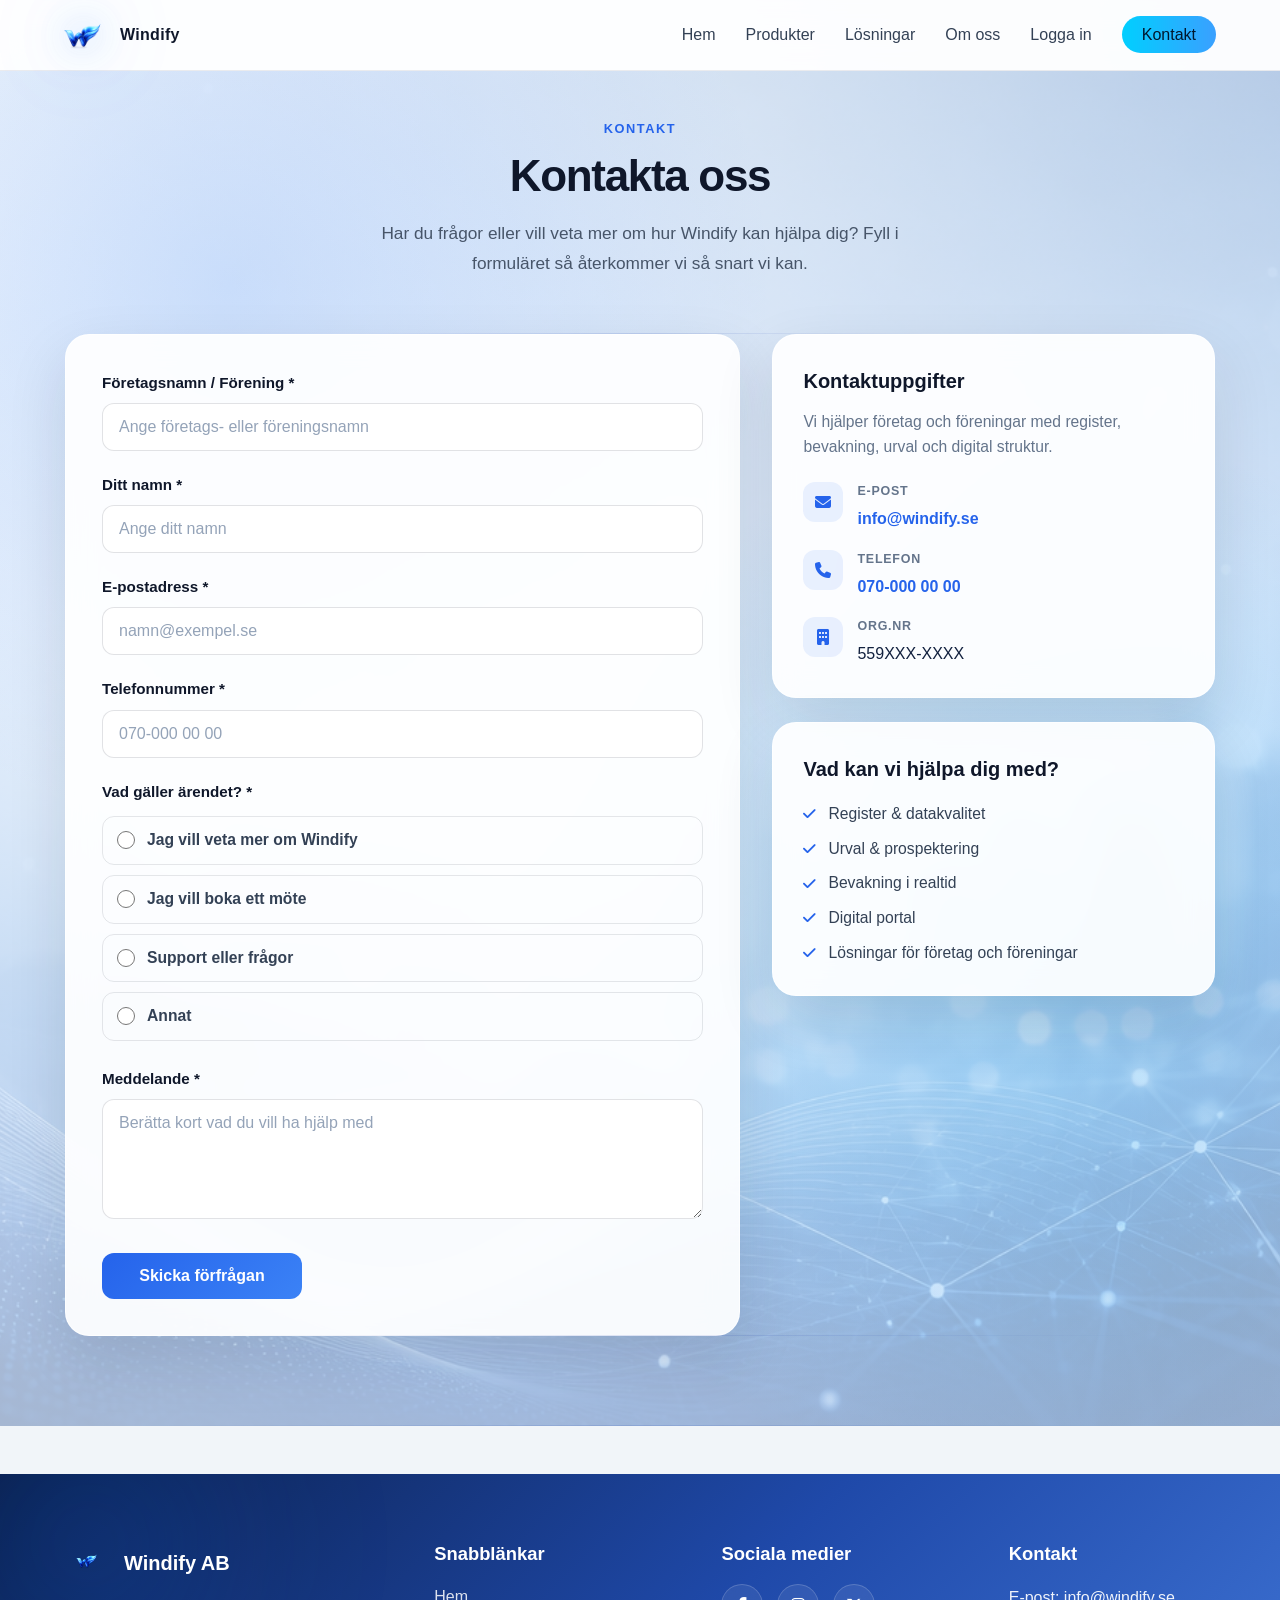
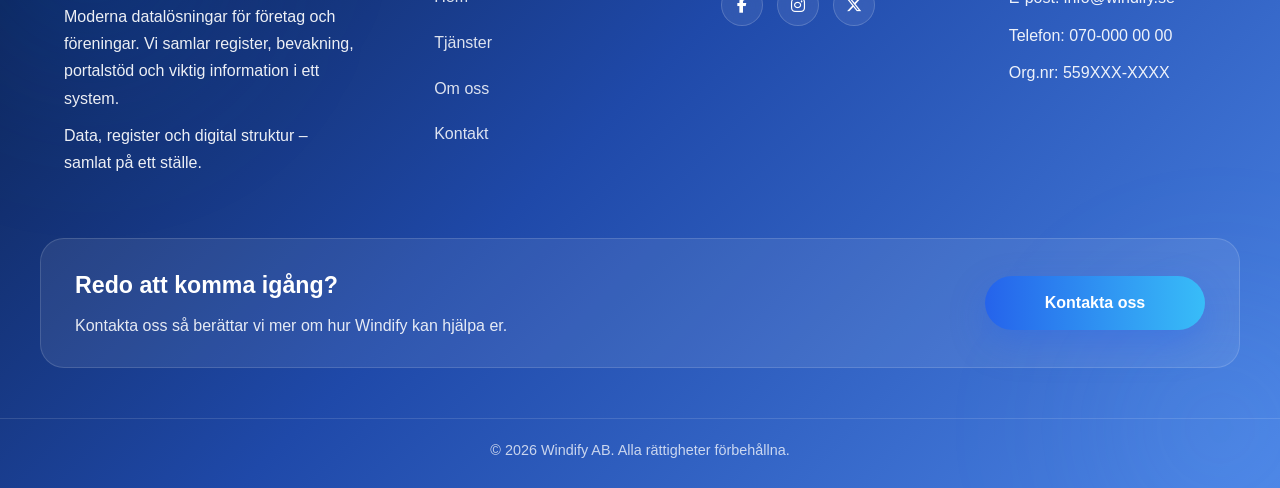
==== commit 2ceab2b9: "Add form validation, loading state and success flow - Added full validation to contact form (all fie" ====
--- a/kontakt.html
+++ b/kontakt.html
@@ -208,19 +208,29 @@
         <section class="contact-background">
         <div class="contact-content">
           <div class="contact-container">
-            <form class="contact-form-card" action="#" method="post">
-            <div class="form-group">
-              <label for="company">Företagsnamn / Förening</label>
+            <form
+              class="contact-form-card"
+              action="success.html"
+              method="post"
+              novalidate
+            >
+            <div class="form-group" data-field="company">
+              <label for="company"
+                >Företagsnamn / Förening <span aria-hidden="true">*</span></label
+              >
               <input
                 type="text"
                 id="company"
                 name="company"
                 placeholder="Ange företags- eller föreningsnamn"
                 autocomplete="organization"
+                required
+                aria-describedby="error-company"
               />
-            </div>
-
-            <div class="form-group">
+              <span class="field-error" id="error-company" role="alert"></span>
+            </div>
+
+            <div class="form-group" data-field="name">
               <label for="fullname">Ditt namn <span aria-hidden="true">*</span></label>
               <input
                 type="text"
@@ -229,10 +239,12 @@
                 placeholder="Ange ditt namn"
                 autocomplete="name"
                 required
+                aria-describedby="error-name"
               />
-            </div>
-
-            <div class="form-group">
+              <span class="field-error" id="error-name" role="alert"></span>
+            </div>
+
+            <div class="form-group" data-field="email">
               <label for="email"
                 >E-postadress <span aria-hidden="true">*</span></label
               >
@@ -242,25 +254,38 @@
                 name="email"
                 placeholder="namn@exempel.se"
                 autocomplete="email"
+                inputmode="email"
                 required
+                aria-describedby="error-email"
               />
-            </div>
-
-            <div class="form-group">
-              <label for="phone">Telefonnummer</label>
+              <span class="field-error" id="error-email" role="alert"></span>
+            </div>
+
+            <div class="form-group" data-field="phone">
+              <label for="phone"
+                >Telefonnummer <span aria-hidden="true">*</span></label
+              >
               <input
                 type="tel"
                 id="phone"
                 name="phone"
                 placeholder="070-000 00 00"
                 autocomplete="tel"
+                inputmode="tel"
+                required
+                aria-describedby="error-phone"
               />
-            </div>
-
-            <fieldset class="form-group radio-group">
-              <legend>Vad gäller ärendet?</legend>
+              <span class="field-error" id="error-phone" role="alert"></span>
+            </div>
+
+            <fieldset
+              class="form-group radio-group"
+              data-field="reason"
+              aria-describedby="error-reason"
+            >
+              <legend>Vad gäller ärendet? <span aria-hidden="true">*</span></legend>
               <label class="radio-option">
-                <input type="radio" name="reason" value="mer" />
+                <input type="radio" name="reason" value="mer" required />
                 <span>Jag vill veta mer om Windify</span>
               </label>
               <label class="radio-option">
@@ -275,9 +300,10 @@
                 <input type="radio" name="reason" value="annat" />
                 <span>Annat</span>
               </label>
+              <span class="field-error" id="error-reason" role="alert"></span>
             </fieldset>
 
-            <div class="form-group">
+            <div class="form-group" data-field="message">
               <label for="message"
                 >Meddelande <span aria-hidden="true">*</span></label
               >
@@ -287,10 +313,15 @@
                 rows="5"
                 placeholder="Berätta kort vad du vill ha hjälp med"
                 required
+                aria-describedby="error-message"
               ></textarea>
-            </div>
-
-            <button type="submit" class="btn contact-submit">Skicka förfrågan</button>
+              <span class="field-error" id="error-message" role="alert"></span>
+            </div>
+
+            <button type="submit" class="contact-submit-btn">
+              <span class="btn-text">Skicka förfrågan</span>
+              <span class="btn-spinner" aria-hidden="true"></span>
+            </button>
             </form>
 
             <aside class="contact-sidebar">
@@ -502,5 +533,147 @@
           });
       }
     </script>
+    <script>
+      document.addEventListener("DOMContentLoaded", function () {
+        const form = document.querySelector("form.contact-form-card");
+        const button = document.querySelector(".contact-submit-btn");
+        const text = document.querySelector(".contact-submit-btn .btn-text");
+
+        if (!form || !button || !text) return;
+
+        const defaultBtnLabel = text.textContent.trim();
+        const err = {
+          company: "Ange företags- eller föreningsnamn.",
+          name: "Ange ditt namn.",
+          email: "Ange en giltig e-postadress.",
+          phone: "Ange telefonnummer.",
+          reason: "Välj vad ärendet gäller.",
+          message: "Skriv ett meddelande.",
+        };
+
+        const emailOk = (v) => /^[^\s@]+@[^\s@]+\.[^\s@]+$/.test(v);
+
+        function clearErrors() {
+          form.querySelectorAll(".form-group--error").forEach((el) => {
+            el.classList.remove("form-group--error");
+          });
+          form.querySelectorAll(".radio-group--error").forEach((el) => {
+            el.classList.remove("radio-group--error");
+          });
+          form.querySelectorAll(".field-error").forEach((el) => {
+            el.textContent = "";
+          });
+        }
+
+        function setFieldError(key, message) {
+          const group = form.querySelector('[data-field="' + key + '"]');
+          if (!group) return;
+          const hint = document.getElementById(
+            key === "name"
+              ? "error-name"
+              : key === "reason"
+                ? "error-reason"
+                : "error-" + key
+          );
+          if (hint) hint.textContent = message;
+          if (group.tagName === "FIELDSET") {
+            group.classList.add("radio-group--error");
+          } else {
+            group.classList.add("form-group--error");
+          }
+        }
+
+        function clearFieldError(key) {
+          const group = form.querySelector('[data-field="' + key + '"]');
+          if (!group) return;
+          const hintId =
+            key === "name"
+              ? "error-name"
+              : key === "reason"
+                ? "error-reason"
+                : "error-" + key;
+          const hint = document.getElementById(hintId);
+          if (hint) hint.textContent = "";
+          group.classList.remove("form-group--error", "radio-group--error");
+        }
+
+        function validate() {
+          clearErrors();
+          let firstInvalid = null;
+          const company = (form.querySelector("#company") || {}).value?.trim() || "";
+          const name = (form.querySelector("#fullname") || {}).value?.trim() || "";
+          const email = (form.querySelector("#email") || {}).value?.trim() || "";
+          const phone = (form.querySelector("#phone") || {}).value?.trim() || "";
+          const message = (form.querySelector("#message") || {}).value?.trim() || "";
+          const reason = form.querySelector('input[name="reason"]:checked');
+
+          if (!company) {
+            setFieldError("company", err.company);
+            firstInvalid = firstInvalid || form.querySelector("#company");
+          }
+          if (!name) {
+            setFieldError("name", err.name);
+            firstInvalid = firstInvalid || form.querySelector("#fullname");
+          }
+          if (!email) {
+            setFieldError("email", err.email);
+            firstInvalid = firstInvalid || form.querySelector("#email");
+          } else if (!emailOk(email)) {
+            setFieldError("email", err.email);
+            firstInvalid = firstInvalid || form.querySelector("#email");
+          }
+          if (!phone) {
+            setFieldError("phone", err.phone);
+            firstInvalid = firstInvalid || form.querySelector("#phone");
+          }
+          if (!reason) {
+            setFieldError("reason", err.reason);
+            firstInvalid = firstInvalid || form.querySelector('input[name="reason"]');
+          }
+          if (!message) {
+            setFieldError("message", err.message);
+            firstInvalid = firstInvalid || form.querySelector("#message");
+          }
+
+          if (firstInvalid) {
+            firstInvalid.focus({ preventScroll: false });
+            return false;
+          }
+          return true;
+        }
+
+        form.addEventListener(
+          "input",
+          function (e) {
+            const t = e.target;
+            if (t.id === "company") clearFieldError("company");
+            if (t.id === "fullname") clearFieldError("name");
+            if (t.id === "email") clearFieldError("email");
+            if (t.id === "phone") clearFieldError("phone");
+            if (t.id === "message") clearFieldError("message");
+          },
+          true
+        );
+
+        form.addEventListener("change", function (e) {
+          if (e.target && e.target.name === "reason") clearFieldError("reason");
+        });
+
+        form.addEventListener("submit", function (e) {
+          e.preventDefault();
+          if (button.classList.contains("loading")) return;
+
+          if (!validate()) return;
+
+          button.classList.add("loading");
+          button.disabled = true;
+          text.textContent = "Skickar...";
+
+          setTimeout(function () {
+            window.location.href = "success.html";
+          }, 1200);
+        });
+      });
+    </script>
   </body>
 </html>
--- a/main.css
+++ b/main.css
@@ -3619,6 +3619,42 @@
     margin-bottom: 8px;
 }
 
+.contact-form-card .field-error:empty {
+    display: none;
+}
+
+.contact-form-card .field-error:not(:empty) {
+    display: block;
+    margin-top: 8px;
+    font-size: 0.875rem;
+    font-weight: 500;
+    color: #dc2626;
+    line-height: 1.4;
+}
+
+.contact-form-card .form-group--error input[type="text"],
+.contact-form-card .form-group--error input[type="email"],
+.contact-form-card .form-group--error input[type="tel"],
+.contact-form-card .form-group--error textarea {
+    border-color: rgba(220, 38, 38, 0.65);
+    box-shadow: 0 0 0 3px rgba(220, 38, 38, 0.12);
+}
+
+.contact-form-card .form-group--error input:focus,
+.contact-form-card .form-group--error textarea:focus {
+    border-color: #dc2626;
+    box-shadow: 0 0 0 3px rgba(220, 38, 38, 0.2);
+}
+
+.contact-form-card .radio-group--error .radio-option {
+    border-color: rgba(220, 38, 38, 0.45);
+    background: rgba(254, 242, 242, 0.5);
+}
+
+.contact-form-card .radio-group--error legend {
+    color: #b91c1c;
+}
+
 .contact-form-card input[type="text"],
 .contact-form-card input[type="email"],
 .contact-form-card input[type="tel"],
@@ -3700,12 +3736,63 @@
     line-height: 1.45;
 }
 
-.contact-form-card .contact-submit {
+.contact-form-card .contact-submit-btn {
+    position: relative;
+    display: inline-flex;
+    align-items: center;
+    justify-content: center;
+    gap: 10px;
     width: auto;
     min-width: 200px;
-    border: 0;
+    padding: 14px 22px;
+    border-radius: 12px;
+    border: none;
+    background: linear-gradient(135deg, #2563eb, #3b82f6);
+    color: #ffffff;
+    font-size: 1rem;
+    font-weight: 700;
+    font-family: inherit;
     cursor: pointer;
-    font-family: inherit;
+    transition: transform 0.2s ease, box-shadow 0.2s ease, opacity 0.2s ease;
+}
+
+.contact-form-card .contact-submit-btn:hover:not(:disabled) {
+    transform: translateY(-1px);
+    box-shadow: 0 6px 18px rgba(37, 99, 235, 0.3);
+}
+
+.contact-form-card .contact-submit-btn:disabled {
+    cursor: not-allowed;
+}
+
+.contact-form-card .btn-spinner {
+    display: none;
+    width: 18px;
+    height: 18px;
+    border: 3px solid rgba(255, 255, 255, 0.4);
+    border-top-color: #ffffff;
+    border-radius: 50%;
+    animation: contactSubmitSpin 0.8s linear infinite;
+    flex-shrink: 0;
+}
+
+.contact-form-card .contact-submit-btn.loading .btn-spinner {
+    display: inline-block;
+}
+
+.contact-form-card .contact-submit-btn.loading {
+    pointer-events: none;
+    opacity: 0.9;
+}
+
+.contact-form-card .contact-submit-btn.loading .btn-text {
+    opacity: 0.9;
+}
+
+@keyframes contactSubmitSpin {
+    to {
+        transform: rotate(360deg);
+    }
 }
 
 /* Contact page: light hero behind fixed navbar */
@@ -3766,7 +3853,7 @@
         border-radius: 20px;
     }
 
-    .contact-form-card .contact-submit {
+    .contact-form-card .contact-submit-btn {
         width: 100%;
         max-width: none;
         min-width: 0;
